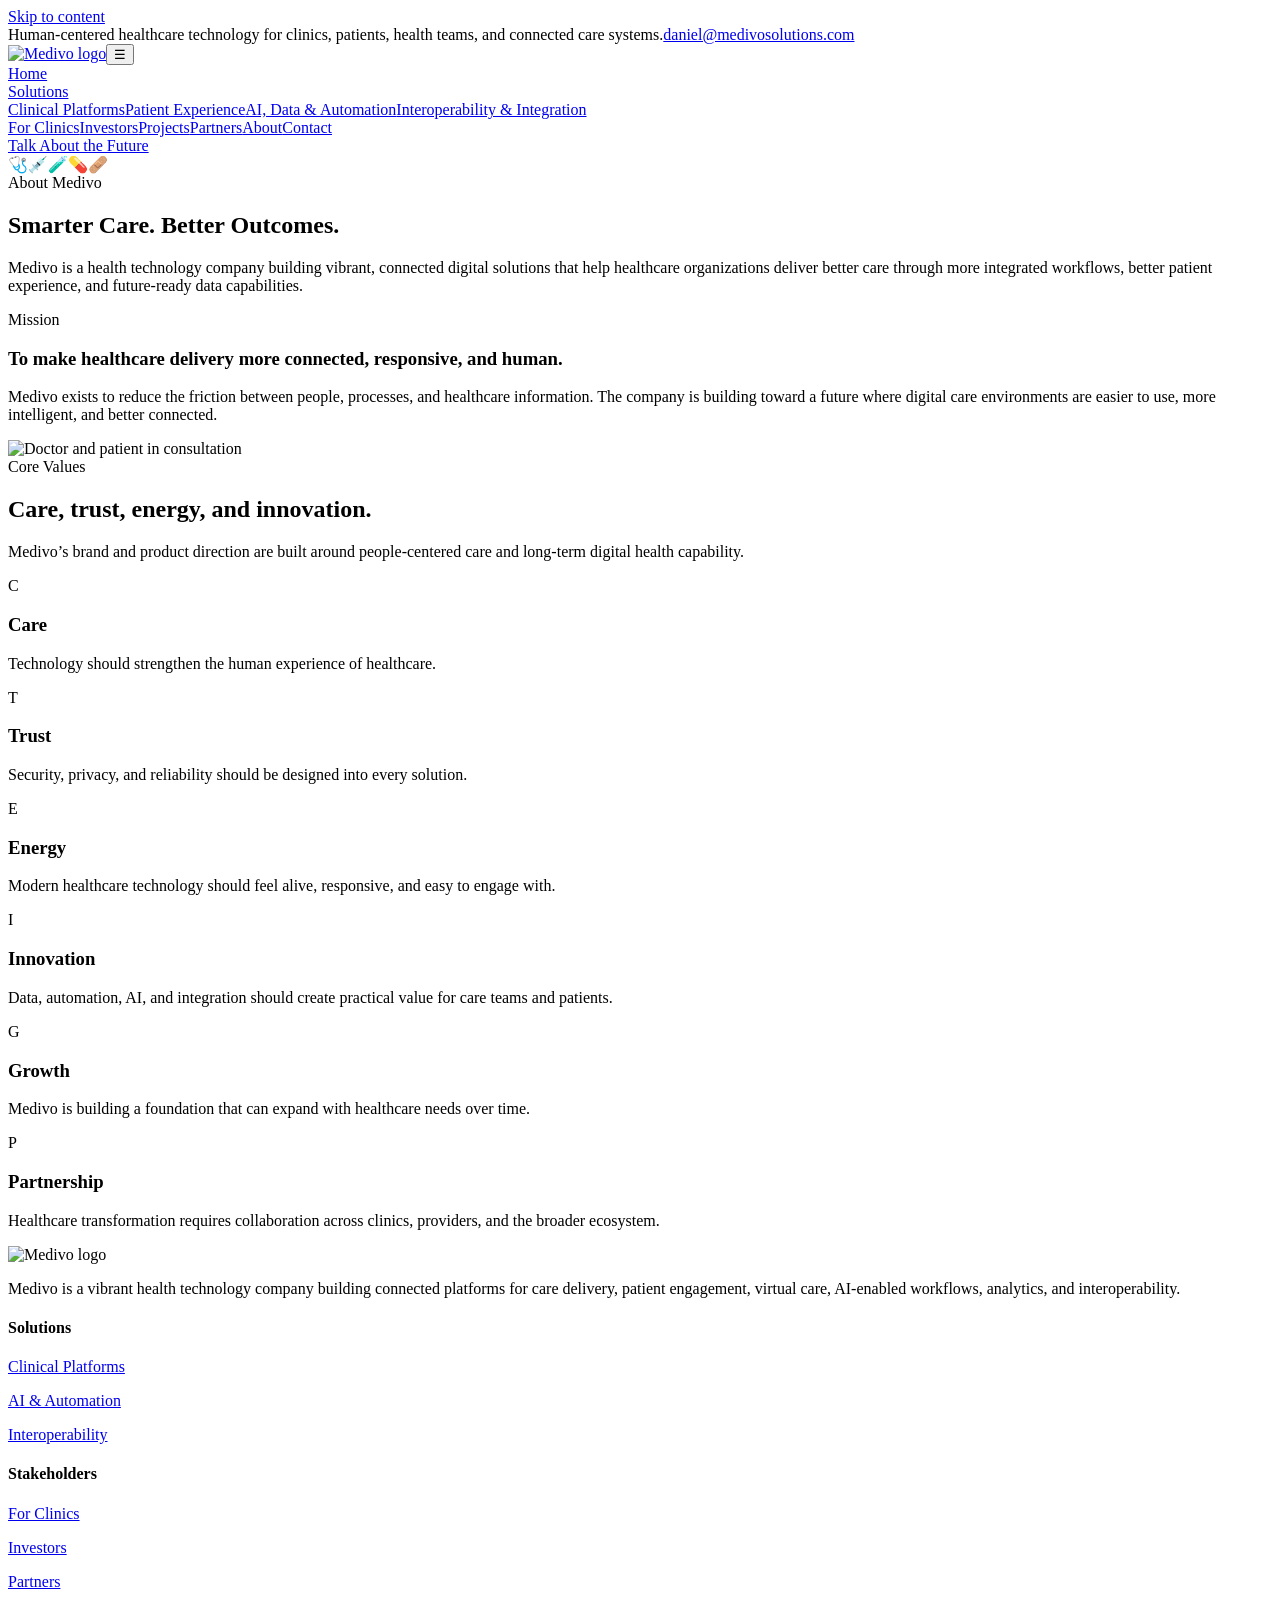
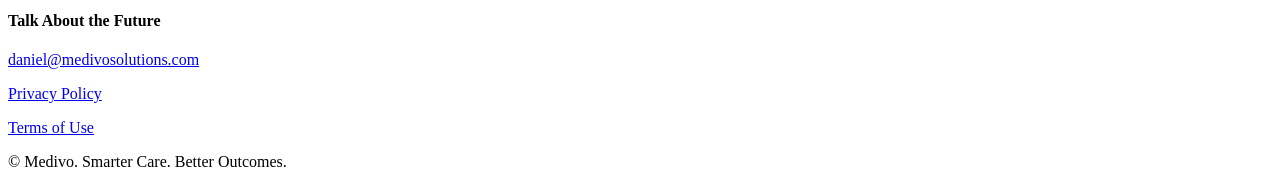
==== about.html @ 754ff714 "Add files via upload" ====
<!doctype html>
<html lang="en">
<head>
<meta charset="utf-8">
<meta name="viewport" content="width=device-width,initial-scale=1">
<title>About | Medivo</title>
<meta name="description" content="About Medivo">
<link rel="icon" href="assets/img/favicon.png" type="image/png">
<link rel="stylesheet" href="assets/css/styles.css">
</head>
<body>
<div class="bg-grid" aria-hidden="true"></div>
<div class="bg-orbs" aria-hidden="true"><span></span><span></span><span></span><span></span></div>
<a class="skip-link" href="#main">Skip to content</a>
<div class="topbar"><div class="container topbar-inner"><span>Human-centered healthcare technology for clinics, patients, health teams, and connected care systems.</span><a data-talk-future data-subject="Talk About the Future - Website Inquiry" href="mailto:daniel@medivosolutions.com">daniel@medivosolutions.com</a></div></div>
<header class="header"><div class="container nav"><a class="logo" href="index.html" aria-label="Medivo Home"><img src="assets/img/medivo-logo-main.png" alt="Medivo logo"></a><button class="mobile-toggle" aria-label="Open menu" aria-expanded="false">☰</button><nav class="nav-menu" aria-label="Main navigation"><a href="index.html">Home</a><div class="dropdown"><a href="products-services.html">Solutions</a><div class="dropdown-menu"><a href="products-services.html#clinical">Clinical Platforms</a><a href="products-services.html#patient">Patient Experience</a><a href="products-services.html#ai">AI, Data & Automation</a><a href="products-services.html#connect">Interoperability & Integration</a></div></div><a href="clinics.html">For Clinics</a><a href="investors.html">Investors</a><a href="projects.html">Projects</a><a href="partners.html">Partners</a><a href="about.html">About</a><a href="contact.html">Contact</a></nav><div class="nav-actions"><a class="nav-cta pulse" data-talk-future data-subject="Talk About the Future - Main CTA" href="mailto:daniel@medivosolutions.com">Talk About the Future</a></div></div></header>
<main id="main"><section class="page-hero"><div class="mini-rain" aria-hidden="true"><span>🩺</span><span>💉</span><span>🧪</span><span>💊</span><span>🩹</span></div><div class="container"><span class="section-kicker">About Medivo</span><h1>Smarter Care. Better Outcomes.</h1><p>Medivo is a health technology company building vibrant, connected digital solutions that help healthcare organizations deliver better care through more integrated workflows, better patient experience, and future-ready data capabilities.</p></div></section><section class="section"><div class="container split"><div class="card reveal"><span class="section-kicker">Mission</span><h3>To make healthcare delivery more connected, responsive, and human.</h3><p>Medivo exists to reduce the friction between people, processes, and healthcare information. The company is building toward a future where digital care environments are easier to use, more intelligent, and better connected.</p></div><div class="card-img reveal"><img src="assets/img/hero-consultation.png" alt="Doctor and patient in consultation"></div></div></section><section class="section alt"><div class="container"><div class="section-head reveal"><span class="section-kicker">Core Values</span><h2>Care, trust, energy, and innovation.</h2><p>Medivo’s brand and product direction are built around people-centered care and long-term digital health capability.</p></div><div class="feature-grid"><article class="feature-card reveal"><div class="icon">C</div><h3>Care</h3><p>Technology should strengthen the human experience of healthcare.</p></article><article class="feature-card reveal"><div class="icon">T</div><h3>Trust</h3><p>Security, privacy, and reliability should be designed into every solution.</p></article><article class="feature-card reveal"><div class="icon">E</div><h3>Energy</h3><p>Modern healthcare technology should feel alive, responsive, and easy to engage with.</p></article><article class="feature-card reveal"><div class="icon">I</div><h3>Innovation</h3><p>Data, automation, AI, and integration should create practical value for care teams and patients.</p></article><article class="feature-card reveal"><div class="icon">G</div><h3>Growth</h3><p>Medivo is building a foundation that can expand with healthcare needs over time.</p></article><article class="feature-card reveal"><div class="icon">P</div><h3>Partnership</h3><p>Healthcare transformation requires collaboration across clinics, providers, and the broader ecosystem.</p></article></div></div></section></main>
<footer class="footer"><div class="container"><div class="footer-grid"><div><img src="assets/img/medivo-logo-main.png" alt="Medivo logo"><p>Medivo is a vibrant health technology company building connected platforms for care delivery, patient engagement, virtual care, AI-enabled workflows, analytics, and interoperability.</p></div><div><h4>Solutions</h4><p><a href="products-services.html">Clinical Platforms</a></p><p><a href="products-services.html#ai">AI & Automation</a></p><p><a href="products-services.html#connect">Interoperability</a></p></div><div><h4>Stakeholders</h4><p><a href="clinics.html">For Clinics</a></p><p><a href="investors.html">Investors</a></p><p><a href="partners.html">Partners</a></p></div><div><h4>Talk About the Future</h4><p><a data-talk-future data-subject="Talk About the Future - Footer Inquiry" href="mailto:daniel@medivosolutions.com">daniel@medivosolutions.com</a></p><p><a href="privacy-policy.html">Privacy Policy</a></p><p><a href="terms-of-use.html">Terms of Use</a></p></div></div><div class="footer-bottom">© <span data-year></span> Medivo. Smarter Care. Better Outcomes.</div></div></footer>
<script src="assets/js/main.js"></script>
</body></html>
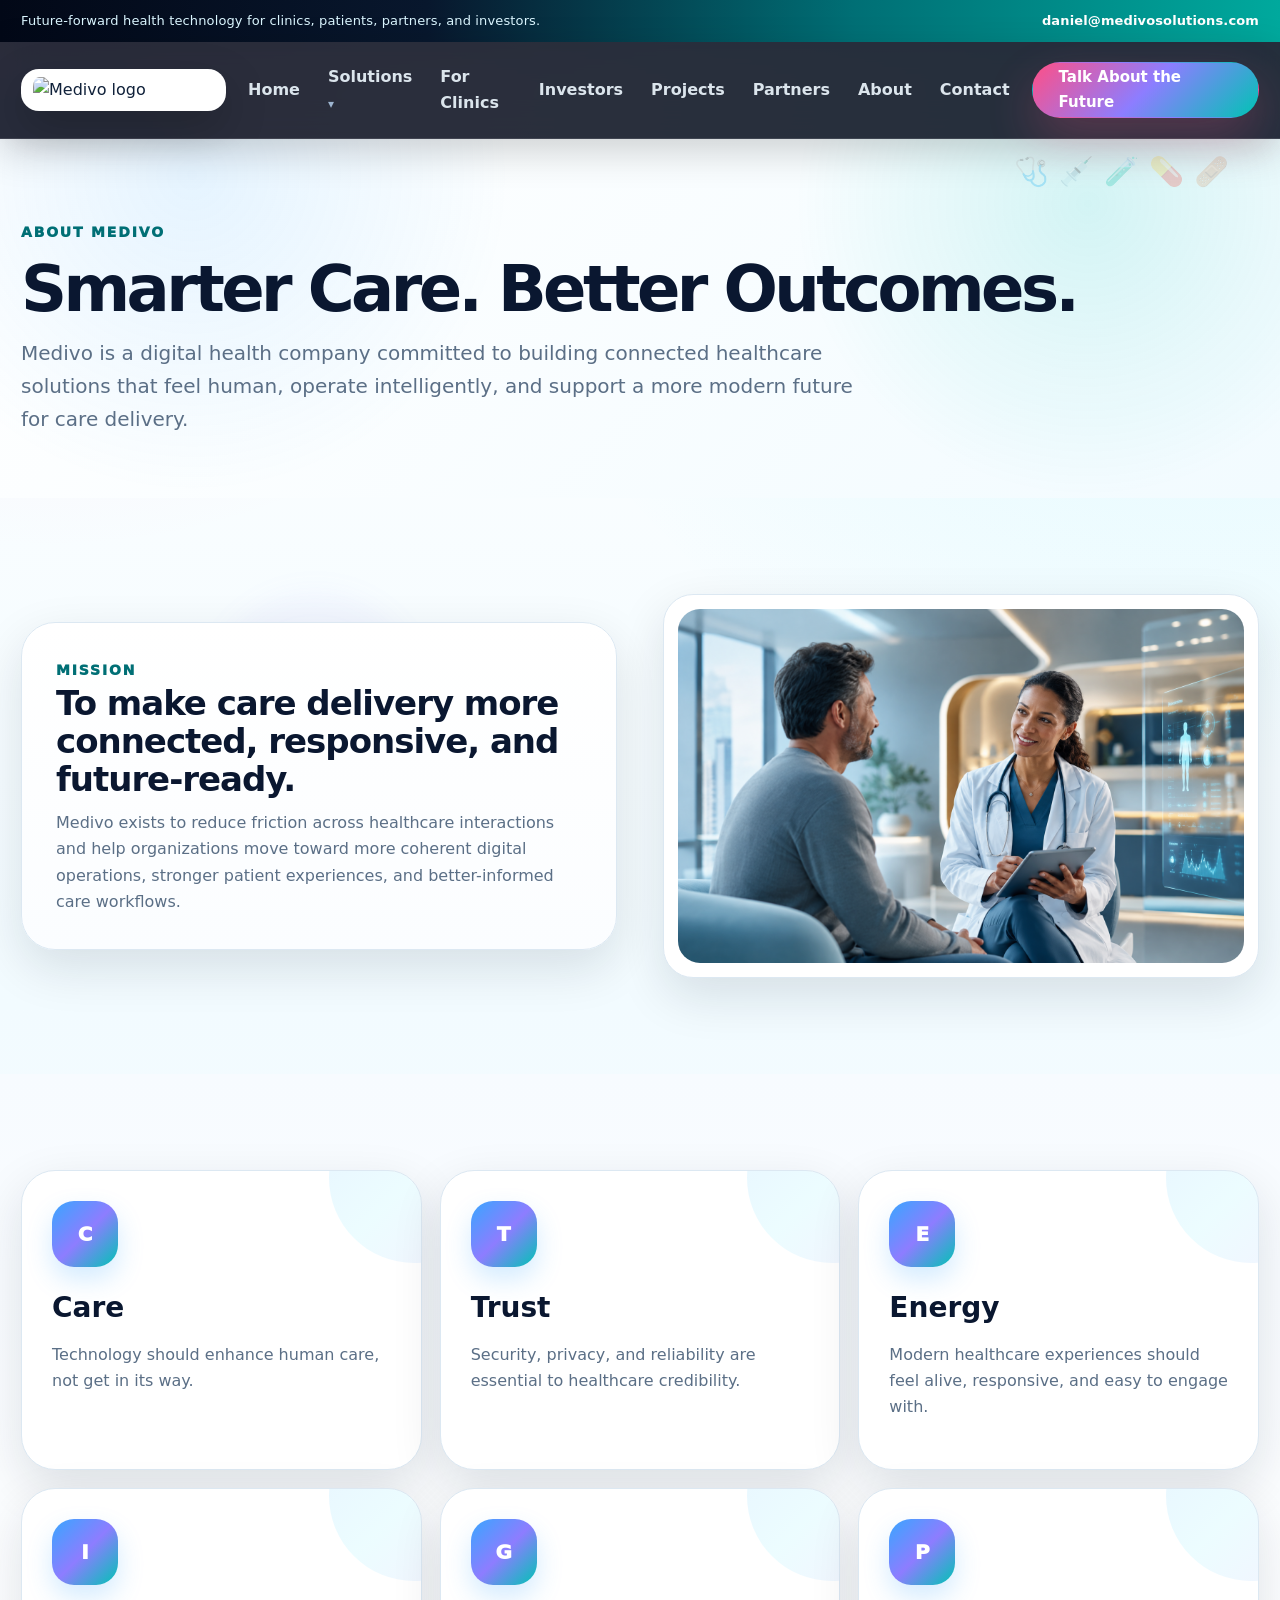
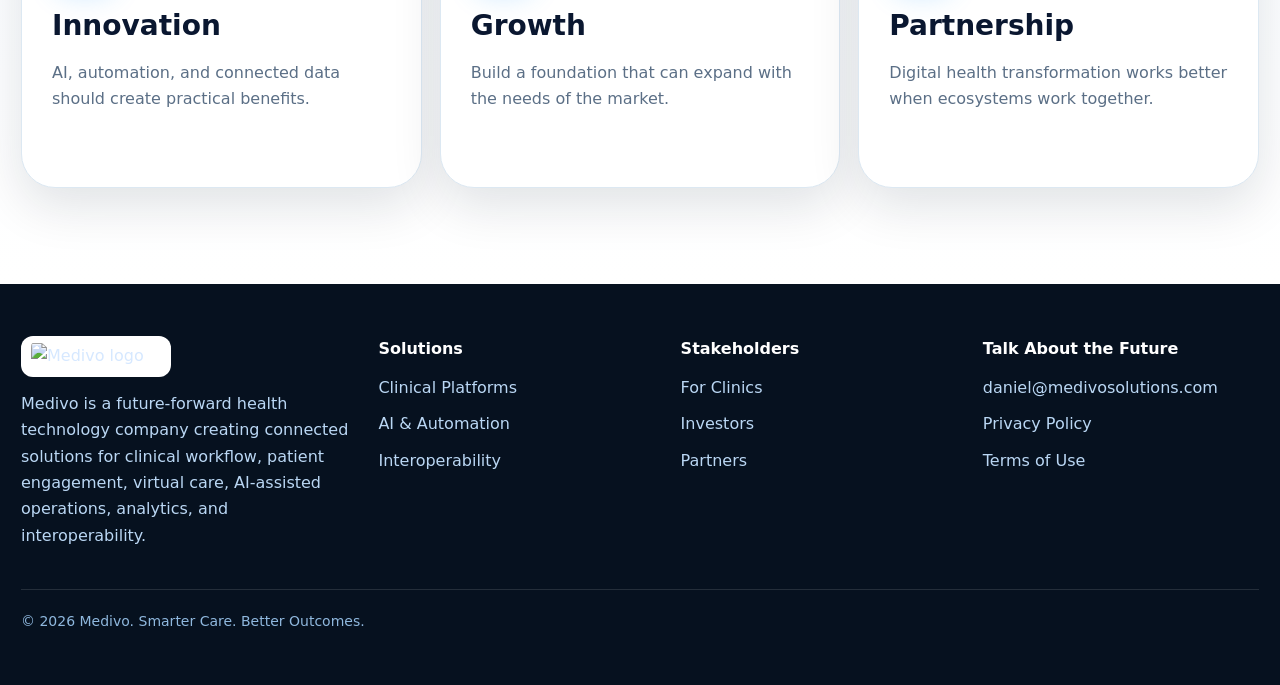
==== commit 5d69ef4e: "Add files via upload" ====
--- a/about.html
+++ b/about.html
@@ -12,9 +12,11 @@
 <div class="bg-grid" aria-hidden="true"></div>
 <div class="bg-orbs" aria-hidden="true"><span></span><span></span><span></span><span></span></div>
 <a class="skip-link" href="#main">Skip to content</a>
-<div class="topbar"><div class="container topbar-inner"><span>Human-centered healthcare technology for clinics, patients, health teams, and connected care systems.</span><a data-talk-future data-subject="Talk About the Future - Website Inquiry" href="mailto:daniel@medivosolutions.com">daniel@medivosolutions.com</a></div></div>
+<div class="topbar"><div class="container topbar-inner"><span>Future-forward health technology for clinics, patients, partners, and investors.</span><a data-talk-future data-subject="Talk About the Future - Website Inquiry" href="mailto:daniel@medivosolutions.com">daniel@medivosolutions.com</a></div></div>
 <header class="header"><div class="container nav"><a class="logo" href="index.html" aria-label="Medivo Home"><img src="assets/img/medivo-logo-main.png" alt="Medivo logo"></a><button class="mobile-toggle" aria-label="Open menu" aria-expanded="false">☰</button><nav class="nav-menu" aria-label="Main navigation"><a href="index.html">Home</a><div class="dropdown"><a href="products-services.html">Solutions</a><div class="dropdown-menu"><a href="products-services.html#clinical">Clinical Platforms</a><a href="products-services.html#patient">Patient Experience</a><a href="products-services.html#ai">AI, Data & Automation</a><a href="products-services.html#connect">Interoperability & Integration</a></div></div><a href="clinics.html">For Clinics</a><a href="investors.html">Investors</a><a href="projects.html">Projects</a><a href="partners.html">Partners</a><a href="about.html">About</a><a href="contact.html">Contact</a></nav><div class="nav-actions"><a class="nav-cta pulse" data-talk-future data-subject="Talk About the Future - Main CTA" href="mailto:daniel@medivosolutions.com">Talk About the Future</a></div></div></header>
-<main id="main"><section class="page-hero"><div class="mini-rain" aria-hidden="true"><span>🩺</span><span>💉</span><span>🧪</span><span>💊</span><span>🩹</span></div><div class="container"><span class="section-kicker">About Medivo</span><h1>Smarter Care. Better Outcomes.</h1><p>Medivo is a health technology company building vibrant, connected digital solutions that help healthcare organizations deliver better care through more integrated workflows, better patient experience, and future-ready data capabilities.</p></div></section><section class="section"><div class="container split"><div class="card reveal"><span class="section-kicker">Mission</span><h3>To make healthcare delivery more connected, responsive, and human.</h3><p>Medivo exists to reduce the friction between people, processes, and healthcare information. The company is building toward a future where digital care environments are easier to use, more intelligent, and better connected.</p></div><div class="card-img reveal"><img src="assets/img/hero-consultation.png" alt="Doctor and patient in consultation"></div></div></section><section class="section alt"><div class="container"><div class="section-head reveal"><span class="section-kicker">Core Values</span><h2>Care, trust, energy, and innovation.</h2><p>Medivo’s brand and product direction are built around people-centered care and long-term digital health capability.</p></div><div class="feature-grid"><article class="feature-card reveal"><div class="icon">C</div><h3>Care</h3><p>Technology should strengthen the human experience of healthcare.</p></article><article class="feature-card reveal"><div class="icon">T</div><h3>Trust</h3><p>Security, privacy, and reliability should be designed into every solution.</p></article><article class="feature-card reveal"><div class="icon">E</div><h3>Energy</h3><p>Modern healthcare technology should feel alive, responsive, and easy to engage with.</p></article><article class="feature-card reveal"><div class="icon">I</div><h3>Innovation</h3><p>Data, automation, AI, and integration should create practical value for care teams and patients.</p></article><article class="feature-card reveal"><div class="icon">G</div><h3>Growth</h3><p>Medivo is building a foundation that can expand with healthcare needs over time.</p></article><article class="feature-card reveal"><div class="icon">P</div><h3>Partnership</h3><p>Healthcare transformation requires collaboration across clinics, providers, and the broader ecosystem.</p></article></div></div></section></main>
-<footer class="footer"><div class="container"><div class="footer-grid"><div><img src="assets/img/medivo-logo-main.png" alt="Medivo logo"><p>Medivo is a vibrant health technology company building connected platforms for care delivery, patient engagement, virtual care, AI-enabled workflows, analytics, and interoperability.</p></div><div><h4>Solutions</h4><p><a href="products-services.html">Clinical Platforms</a></p><p><a href="products-services.html#ai">AI & Automation</a></p><p><a href="products-services.html#connect">Interoperability</a></p></div><div><h4>Stakeholders</h4><p><a href="clinics.html">For Clinics</a></p><p><a href="investors.html">Investors</a></p><p><a href="partners.html">Partners</a></p></div><div><h4>Talk About the Future</h4><p><a data-talk-future data-subject="Talk About the Future - Footer Inquiry" href="mailto:daniel@medivosolutions.com">daniel@medivosolutions.com</a></p><p><a href="privacy-policy.html">Privacy Policy</a></p><p><a href="terms-of-use.html">Terms of Use</a></p></div></div><div class="footer-bottom">© <span data-year></span> Medivo. Smarter Care. Better Outcomes.</div></div></footer>
-<script src="assets/js/main.js"></script>
-</body></html>+<main id="main">
+<section class="page-hero"><div class="mini-rain" aria-hidden="true"><span>🩺</span><span>💉</span><span>🧪</span><span>💊</span><span>🩹</span></div><div class="container"><span class="section-kicker">About Medivo</span><h1>Smarter Care. Better Outcomes.</h1><p>Medivo is a digital health company committed to building connected healthcare solutions that feel human, operate intelligently, and support a more modern future for care delivery.</p></div></section>
+<section class="section"><div class="container split"><div class="card reveal"><span class="section-kicker">Mission</span><h3>To make care delivery more connected, responsive, and future-ready.</h3><p>Medivo exists to reduce friction across healthcare interactions and help organizations move toward more coherent digital operations, stronger patient experiences, and better-informed care workflows.</p></div><div class="card-img reveal-scale"><img src="assets/img/hero-consultation.png" alt="Doctor and patient consultation"></div></div></section>
+<section class="section alt"><div class="container"><div class="feature-grid"><article class="feature-card reveal"><div class="icon">C</div><h3>Care</h3><p>Technology should enhance human care, not get in its way.</p></article><article class="feature-card reveal"><div class="icon">T</div><h3>Trust</h3><p>Security, privacy, and reliability are essential to healthcare credibility.</p></article><article class="feature-card reveal"><div class="icon">E</div><h3>Energy</h3><p>Modern healthcare experiences should feel alive, responsive, and easy to engage with.</p></article><article class="feature-card reveal"><div class="icon">I</div><h3>Innovation</h3><p>AI, automation, and connected data should create practical benefits.</p></article><article class="feature-card reveal"><div class="icon">G</div><h3>Growth</h3><p>Build a foundation that can expand with the needs of the market.</p></article><article class="feature-card reveal"><div class="icon">P</div><h3>Partnership</h3><p>Digital health transformation works better when ecosystems work together.</p></article></div></div></section>
+</main>
+<footer class="footer"><div class="container"><div class="footer-grid"><div><img src="assets/img/medivo-logo-main.png" alt="Medivo logo"><p>Medivo is a future-forward health technology company creating connected solutions for clinical workflow, patient engagement, virtual care, AI-assisted operations, analytics, and interoperability.</p></div><div><h4>Solutions</h4><p><a href="products-services.html">Clinical Platforms</a></p><p><a href="products-services.html#ai">AI & Automation</a></p><p><a href="products-services.html#connect">Interoperability</a></p></div><div><h4>Stakeholders</h4><p><a href="clinics.html">For Clinics</a></p><p><a href="investors.html">Investors</a></p><p><a href="partners.html">Partners</a></p></div><div><h4>Talk About the Future</h4><p><a data-talk-future data-subject="Talk About the Future - Footer Inquiry" href="mailto:daniel@medivosolutions.com">daniel@medivosolutions.com</a></p><p><a href="privacy-policy.html">Privacy Policy</a></p><p><a href="terms-of-use.html">Terms of Use</a></p></div></div><div class="footer-bottom">© <span data-year></span> Medivo. Smarter Care. Better Outcomes.</div></div></footer><script src="assets/js/main.js"></script></body></html>
--- a/assets/css/styles.css
+++ b/assets/css/styles.css
@@ -0,0 +1,345 @@
+
+:root{
+  --bg:#06111f;
+  --bg-2:#0c1830;
+  --bg-3:#10233f;
+  --surface:rgba(255,255,255,.08);
+  --surface-2:rgba(255,255,255,.92);
+  --line:rgba(255,255,255,.12);
+  --line-light:#dbe8f4;
+  --text:#e9f3ff;
+  --text-2:#bcd1ea;
+  --heading:#0a1730;
+  --body:#5b6f86;
+  --white:#fff;
+  --blue:#38a6ff;
+  --cyan:#46e7ff;
+  --teal:#00c4b4;
+  --violet:#8d7dff;
+  --magenta:#ff6bb5;
+  --amber:#ffb84d;
+  --green:#58db92;
+  --shadow:0 30px 80px rgba(0,0,0,.24);
+  --shadow-soft:0 18px 50px rgba(9,23,45,.12);
+  --radius:28px;
+  --max:1240px;
+}
+*{box-sizing:border-box}
+html{scroll-behavior:smooth}
+body{
+  margin:0;
+  font-family:Inter,system-ui,-apple-system,BlinkMacSystemFont,"Segoe UI",sans-serif;
+  color:#10213a;
+  line-height:1.65;
+  background:
+    radial-gradient(circle at 0% 0%,rgba(56,166,255,.17),transparent 28%),
+    radial-gradient(circle at 100% 0%,rgba(0,196,180,.15),transparent 26%),
+    radial-gradient(circle at 50% 100%,rgba(141,125,255,.11),transparent 24%),
+    linear-gradient(180deg,#f5fbff 0%,#ffffff 36%,#f6fbff 100%);
+  overflow-x:hidden;
+}
+a{text-decoration:none;color:inherit}
+img{display:block;max-width:100%}
+.container{width:min(var(--max),calc(100% - 42px));margin:0 auto}
+.skip-link{position:absolute;left:-999px;top:8px;background:#06111f;color:#fff;padding:10px;z-index:999}.skip-link:focus{left:8px}
+.bg-grid{position:fixed;inset:0;pointer-events:none;z-index:-3;opacity:.18;background-image:linear-gradient(rgba(255,255,255,.06) 1px,transparent 1px),linear-gradient(90deg,rgba(255,255,255,.06) 1px,transparent 1px);background-size:38px 38px;mix-blend-mode:multiply}
+.bg-orbs{position:fixed;inset:0;pointer-events:none;z-index:-2;overflow:hidden}
+.bg-orbs span{position:absolute;border-radius:50%;filter:blur(14px);opacity:.35;animation:orbDrift 16s ease-in-out infinite alternate}
+.bg-orbs span:nth-child(1){width:280px;height:280px;left:-70px;top:8%;background:rgba(56,166,255,.20)}
+.bg-orbs span:nth-child(2){width:260px;height:260px;right:-60px;top:12%;background:rgba(0,196,180,.16);animation-delay:1s}
+.bg-orbs span:nth-child(3){width:220px;height:220px;left:16%;bottom:10%;background:rgba(141,125,255,.14);animation-delay:2s}
+.bg-orbs span:nth-child(4){width:260px;height:260px;right:20%;bottom:-80px;background:rgba(255,107,181,.12);animation-delay:3s}
+
+@keyframes orbDrift{0%{transform:translate3d(0,0,0) scale(1)}100%{transform:translate3d(40px,-30px,0) scale(1.08)}}
+@keyframes revealUp{0%{opacity:0;transform:translateY(28px)}100%{opacity:1;transform:translateY(0)}}
+@keyframes revealScale{0%{opacity:0;transform:scale(.96) translateY(20px)}100%{opacity:1;transform:scale(1) translateY(0)}}
+@keyframes float{0%,100%{transform:translateY(0)}50%{transform:translateY(-14px)}}
+@keyframes floatSoft{0%,100%{transform:translateY(0) rotate(0)}50%{transform:translateY(-9px) rotate(1.2deg)}}
+@keyframes shimmer{0%{background-position:0% 50%}100%{background-position:100% 50%}}
+@keyframes rainDown{0%{transform:translateY(-130px) rotate(0deg);opacity:0}10%{opacity:.84}100%{transform:translateY(840px) rotate(12deg);opacity:0}}
+@keyframes pulseGlow{0%,100%{box-shadow:0 0 0 0 rgba(70,231,255,.18)}50%{box-shadow:0 0 0 16px rgba(70,231,255,0)}}
+@keyframes scan{0%{transform:translateX(-120%)}100%{transform:translateX(220%)}}
+.reveal{opacity:0;transform:translateY(26px);transition:opacity .85s ease,transform .85s ease}.reveal.active{opacity:1;transform:translateY(0)}
+.reveal-scale{opacity:0;transform:scale(.96) translateY(24px);transition:opacity .85s ease,transform .85s ease}.reveal-scale.active{opacity:1;transform:scale(1) translateY(0)}
+.float{animation:float 6.5s ease-in-out infinite}.float-soft{animation:floatSoft 7.5s ease-in-out infinite}.pulse{animation:pulseGlow 4s ease-in-out infinite}
+
+.topbar{background:linear-gradient(90deg,#051120,#0c2140,#0b807d);color:#dbf6ff;font-size:13px}
+.topbar-inner{min-height:42px;display:flex;align-items:center;justify-content:space-between;gap:16px}
+.topbar a{font-weight:900;color:#fff}
+.header{position:sticky;top:0;z-index:100;background:rgba(6,17,31,.72);backdrop-filter:blur(16px);border-bottom:1px solid rgba(255,255,255,.08)}
+.nav{height:88px;display:flex;align-items:center;justify-content:space-between;gap:22px}
+.logo img{width:166px;height:auto}
+.nav-menu{display:flex;align-items:center;gap:24px;font-weight:820;font-size:15px;color:#dcecff}.nav-menu a{opacity:.9}.nav-menu a:hover{opacity:1;color:#7be8ff}
+.dropdown{position:relative}.dropdown>a::after{content:" ▾";font-size:12px;color:#a9c3df}.dropdown-menu{display:none;position:absolute;left:0;top:34px;min-width:320px;background:#fff;border:1px solid #dce8f2;border-radius:18px;padding:10px;box-shadow:var(--shadow-soft);color:#0d1830}.dropdown:hover .dropdown-menu{display:block}.dropdown-menu a{display:block;padding:12px 14px;border-radius:12px}.dropdown-menu a:hover{background:#eefbff;color:#0a7ba1}
+.nav-actions{display:flex;align-items:center;gap:12px}.btn,.nav-cta{min-height:50px;padding:0 22px;border-radius:999px;display:inline-flex;align-items:center;justify-content:center;gap:10px;border:1px solid transparent;font-weight:900;transition:.24s ease;cursor:pointer}.btn:hover,.nav-cta:hover{transform:translateY(-2px)}
+.btn-primary,.nav-cta{background:linear-gradient(135deg,var(--blue),var(--violet),var(--teal));background-size:200% 200%;animation:shimmer 8s linear infinite;color:#fff;box-shadow:0 18px 40px rgba(56,166,255,.24)}
+.btn-outline{background:rgba(255,255,255,.08);color:#fff;border-color:rgba(255,255,255,.18)}
+.btn-secondary{background:#fff;color:#08203d;border:1px solid #dce8f2}
+.mobile-toggle{display:none;width:48px;height:48px;border:1px solid rgba(255,255,255,.12);border-radius:14px;background:rgba(255,255,255,.08);color:#fff;font-size:24px}
+
+.hero{position:relative;overflow:hidden;padding:105px 0 92px;color:#fff;background:radial-gradient(circle at 18% 12%,rgba(70,231,255,.20),transparent 24%),radial-gradient(circle at 84% 14%,rgba(255,107,181,.18),transparent 20%),linear-gradient(120deg,#06111f 0%,#0e2340 38%,#12325e 68%,#0a8d88 100%)}
+.hero::after{content:"";position:absolute;inset:0;background-image:linear-gradient(rgba(255,255,255,.07) 1px,transparent 1px),linear-gradient(90deg,rgba(255,255,255,.07) 1px,transparent 1px);background-size:46px 46px;opacity:.26;mask-image:linear-gradient(to bottom,black,transparent 86%)}
+.hero .container{position:relative;z-index:2}.hero-grid{display:grid;grid-template-columns:1.1fr .9fr;gap:56px;align-items:center}
+.kicker{display:inline-flex;align-items:center;gap:10px;padding:9px 15px;border-radius:999px;background:rgba(255,255,255,.10);border:1px solid rgba(255,255,255,.16);font-size:14px;font-weight:900;color:#e8fffc}.kicker::before{content:"";width:9px;height:9px;border-radius:50%;background:var(--cyan);box-shadow:0 0 0 6px rgba(70,231,255,.14)}
+.hero h1{font-size:clamp(50px,6vw,92px);line-height:.92;letter-spacing:-.068em;margin:24px 0}.hero p{font-size:21px;color:#d9e9ff;max-width:760px;margin:0 0 30px}.hero-actions{display:flex;gap:14px;flex-wrap:wrap;margin-bottom:28px}.hero-pills{display:flex;flex-wrap:wrap;gap:10px}.hero-pill{padding:8px 12px;border-radius:999px;font-size:13px;font-weight:900;background:rgba(255,255,255,.08);border:1px solid rgba(255,255,255,.18);color:#edffff}
+.rain-layer{position:absolute;inset:0;pointer-events:none;overflow:hidden;z-index:1}
+.med-drop{position:absolute;top:-120px;display:grid;place-items:center;width:54px;height:54px;border-radius:18px;background:rgba(255,255,255,.11);border:1px solid rgba(255,255,255,.16);backdrop-filter:blur(8px);color:#fff;font-size:26px;animation:rainDown linear infinite}
+.med-drop:nth-child(1){left:6%;animation-duration:16s;animation-delay:-2s}.med-drop:nth-child(2){left:15%;animation-duration:18s;animation-delay:-6s}.med-drop:nth-child(3){left:25%;animation-duration:15s;animation-delay:-10s}.med-drop:nth-child(4){left:36%;animation-duration:17s;animation-delay:-4s}.med-drop:nth-child(5){left:47%;animation-duration:19s;animation-delay:-11s}.med-drop:nth-child(6){left:58%;animation-duration:16s;animation-delay:-7s}.med-drop:nth-child(7){left:68%;animation-duration:18s;animation-delay:-9s}.med-drop:nth-child(8){left:78%;animation-duration:17s;animation-delay:-5s}.med-drop:nth-child(9){left:89%;animation-duration:21s;animation-delay:-13s}.med-drop:nth-child(10){left:31%;animation-duration:22s;animation-delay:-15s}.med-drop:nth-child(11){left:53%;animation-duration:19s;animation-delay:-8s}.med-drop:nth-child(12){left:72%;animation-duration:20s;animation-delay:-12s}
+.hero-visual{position:relative}.image-shell{border-radius:36px;padding:14px;background:rgba(255,255,255,.10);border:1px solid rgba(255,255,255,.18);backdrop-filter:blur(16px);box-shadow:var(--shadow)}.image-shell img{width:100%;height:620px;object-fit:cover;border-radius:26px}
+.floating-card{position:absolute;padding:18px;border-radius:22px;background:rgba(255,255,255,.92);color:#08172d;border:1px solid rgba(255,255,255,.4);box-shadow:var(--shadow-soft);overflow:hidden}.floating-card::after{content:"";position:absolute;top:0;left:-40%;width:30%;height:100%;background:linear-gradient(90deg,transparent,rgba(255,255,255,.55),transparent);animation:scan 6s linear infinite}
+.floating-card.left{left:-16px;bottom:38px;width:270px}.floating-card.right{right:-18px;top:40px;width:285px}.floating-card strong{display:block;font-size:18px;margin-bottom:6px}.floating-card span{display:block;color:#5b6f86;font-size:14px;font-weight:700}.dots{display:flex;gap:7px;margin-top:12px}.dots i{display:block;width:8px;height:8px;border-radius:50%;background:#00c4b4}
+.metrics{display:grid;grid-template-columns:repeat(3,1fr);gap:14px;margin-top:28px}.metric{padding:18px;border-radius:22px;background:rgba(255,255,255,.08);border:1px solid rgba(255,255,255,.16);backdrop-filter:blur(12px)}.metric strong{display:block;font-size:28px;color:#fff}.metric span{display:block;margin-top:6px;font-size:14px;color:#cfe4ff;font-weight:780}
+
+.section{padding:96px 0}.section.alt{background:linear-gradient(180deg,#f7fbff 0%,#ffffff 100%)}
+.section-head{max-width:860px;margin-bottom:42px}.section-kicker{font-size:13px;text-transform:uppercase;letter-spacing:.13em;color:#029f96;font-weight:950}.section h2{font-size:clamp(36px,4vw,60px);line-height:1.02;letter-spacing:-.046em;color:#0a1730;margin:10px 0 13px}.section-head p{font-size:19px;color:#5b6f86;margin:0}
+.split{display:grid;grid-template-columns:1fr 1fr;gap:46px;align-items:center}
+.card,.glass-card{position:relative;overflow:hidden;background:linear-gradient(180deg,#fff,#fbfdff);border:1px solid #dce8f2;border-radius:30px;padding:34px;box-shadow:var(--shadow-soft)}
+.glass-dark{position:relative;overflow:hidden;background:linear-gradient(180deg,rgba(255,255,255,.09),rgba(255,255,255,.04));border:1px solid rgba(255,255,255,.15);border-radius:30px;padding:34px;backdrop-filter:blur(16px);box-shadow:var(--shadow)}
+.card h3,.glass-card h3,.glass-dark h3{margin:0 0 12px;font-size:28px;line-height:1.12}.card h3,.glass-card h3{color:#0a1730}.glass-dark h3{color:#fff}.card p,.glass-card p{margin:0;color:#5b6f86}.glass-dark p{margin:0;color:#d8e9ff}
+.card-img{padding:14px;background:#fff;border:1px solid #dce8f2;border-radius:30px;box-shadow:var(--shadow-soft);overflow:hidden}.card-img img{width:100%;height:100%;object-fit:cover;border-radius:22px}
+.value-list{display:grid;gap:14px;margin-top:24px}.value{display:grid;grid-template-columns:46px 1fr;gap:14px;padding:16px;background:#f8fbff;border:1px solid #e0ebf5;border-radius:18px}.value i{width:46px;height:46px;border-radius:15px;display:grid;place-items:center;font-style:normal;background:linear-gradient(135deg,var(--blue),var(--violet),var(--teal));color:#fff;font-weight:950}.value strong{display:block;color:#0a1730}.value span{color:#5b6f86}
+.feature-grid{display:grid;grid-template-columns:repeat(3,1fr);gap:18px}.feature-card{position:relative;overflow:hidden;background:#fff;border:1px solid #dce8f2;border-radius:28px;padding:30px;min-height:300px;box-shadow:var(--shadow-soft);transition:transform .24s ease,box-shadow .24s ease}.feature-card:hover{transform:translateY(-6px);box-shadow:0 22px 55px rgba(9,23,45,.14)}.feature-card::after{content:"";position:absolute;right:-78px;top:-78px;width:170px;height:170px;border-radius:50%;background:linear-gradient(135deg,rgba(56,166,255,.12),rgba(70,231,255,.10),rgba(141,125,255,.10))}.feature-card h3{margin:0 0 10px;color:#0a1730;font-size:24px}.feature-card p{margin:0;color:#5b6f86}.icon{width:58px;height:58px;border-radius:18px;display:grid;place-items:center;font-weight:950;color:#fff;margin-bottom:18px;background:linear-gradient(135deg,var(--blue),var(--violet),var(--teal));box-shadow:0 12px 26px rgba(56,166,255,.22)}.learn{display:inline-flex;margin-top:18px;color:#008ca2;font-weight:950}
+.band{border-radius:38px;padding:48px;background:radial-gradient(circle at 18% 10%,rgba(70,231,255,.18),transparent 24%),linear-gradient(135deg,#06111f,#10233f 52%,#0b8f89 100%);color:#fff;box-shadow:var(--shadow)}.band h2{color:#fff}.band p{color:#d9e9ff}.kpi-grid{display:grid;grid-template-columns:repeat(4,1fr);gap:16px;margin-top:28px}.kpi{background:rgba(255,255,255,.08);border:1px solid rgba(255,255,255,.14);border-radius:22px;padding:22px}.kpi strong{display:block;font-size:34px;color:#fff;line-height:1}.kpi span{display:block;margin-top:8px;color:#d7ebff;font-weight:780}
+.dual-grid{display:grid;grid-template-columns:1.05fr .95fr;gap:22px}.stack{display:grid;gap:18px}
+.stat-panel{display:grid;grid-template-columns:repeat(2,1fr);gap:16px}.stat-box{background:#fff;border:1px solid #dce8f2;border-radius:24px;padding:24px;box-shadow:var(--shadow-soft)}.stat-box strong{display:block;font-size:34px;color:#0a1730}.stat-box span{display:block;margin-top:8px;color:#5b6f86;font-weight:780}
+.people-grid{display:grid;grid-template-columns:repeat(4,1fr);gap:18px}.person-card{overflow:hidden;background:#fff;border:1px solid #dce8f2;border-radius:28px;box-shadow:var(--shadow-soft)}.person-card img{width:100%;height:280px;object-fit:cover}.person-copy{padding:20px}.person-copy strong{display:block;color:#0a1730;font-size:20px}.person-copy span{display:block;color:#5b6f86;margin-top:6px}
+.testimonials{display:grid;grid-template-columns:repeat(3,1fr);gap:18px}.quote{background:#fff;border:1px solid #dce8f2;border-radius:26px;padding:26px;box-shadow:var(--shadow-soft)}.quote img{width:100%;height:220px;object-fit:cover;border-radius:18px;margin-bottom:18px}.quote p{margin:0 0 18px;color:#4f617a}.quote strong{color:#0a1730}.quote span{display:block;color:#5b6f86;font-size:14px}
+.logo-cloud{display:grid;grid-template-columns:repeat(6,1fr);gap:14px}.logo-tile{height:88px;display:grid;place-items:center;background:#fff;border:1px solid #dce8f2;border-radius:18px;color:#5b6f86;font-weight:900;box-shadow:var(--shadow-soft);text-align:center;padding:10px}
+.newsletter{display:grid;grid-template-columns:1fr auto;gap:24px;align-items:center;background:#fff;border:1px solid #dce8f2;border-radius:32px;padding:36px;box-shadow:var(--shadow-soft)}.newsletter h2{margin:0;color:#0a1730;font-size:36px}.newsletter p{margin:6px 0 0;color:#5b6f86}.newsletter-form{display:flex;gap:10px;min-width:420px}.newsletter-form input{height:52px;border:1px solid #dce8f2;border-radius:999px;padding:0 17px;font:inherit;flex:1}
+.timeline{display:grid;gap:16px}.timeline-item{display:grid;grid-template-columns:120px 1fr;gap:18px;align-items:start;padding:18px;border-radius:22px;background:#fff;border:1px solid #dce8f2;box-shadow:var(--shadow-soft)}.timeline-item strong{color:#0a1730;font-size:18px}.timeline-item p{margin:0;color:#5b6f86}.timeline-tag{display:inline-grid;place-items:center;height:40px;border-radius:999px;background:linear-gradient(135deg,var(--blue),var(--teal));color:#fff;font-weight:900;font-size:14px}
+.page-hero{position:relative;overflow:hidden;padding:80px 0 62px;background:radial-gradient(circle at 15% 10%,rgba(56,166,255,.12),transparent 28%),radial-gradient(circle at 85% 18%,rgba(0,196,180,.14),transparent 26%),linear-gradient(135deg,#ffffff,#f2fbff)}.page-hero h1{font-size:clamp(42px,5vw,72px);line-height:1;letter-spacing:-.056em;color:#0a1730;margin:12px 0 16px}.page-hero p{font-size:20px;color:#5b6f86;max-width:860px;margin:0}.page-hero .mini-rain{position:absolute;right:4%;top:10px;display:flex;gap:10px;opacity:.24;font-size:28px}.page-hero .mini-rain span{animation:floatSoft 6s ease-in-out infinite}.page-hero .mini-rain span:nth-child(2){animation-delay:.8s}.page-hero .mini-rain span:nth-child(3){animation-delay:1.6s}.page-hero .mini-rain span:nth-child(4){animation-delay:2.4s}.page-hero .mini-rain span:nth-child(5){animation-delay:3.2s}
+.form-card{background:#fff;border:1px solid #dce8f2;border-radius:28px;padding:32px;box-shadow:var(--shadow-soft)}.form{display:grid;grid-template-columns:repeat(2,1fr);gap:16px}label{display:grid;gap:8px;color:#0a1730;font-weight:850}input,select,textarea{border:1px solid #dce8f2;border-radius:16px;min-height:52px;padding:13px 15px;font:inherit;background:#fff}textarea{min-height:130px}.full{grid-column:1/-1}.form-note{font-size:14px;color:#5b6f86;margin:14px 0 0}
+.footer{background:#06111f;color:#d6e8ff;padding:52px 0}.footer-grid{display:grid;grid-template-columns:1.2fr repeat(3,1fr);gap:26px}.footer img{width:150px;background:#fff;border-radius:12px;padding:7px 10px;margin-bottom:14px}.footer h4{color:#fff;margin:0 0 12px}.footer p,.footer a{color:#bad7f4;margin:0 0 10px}.footer a:hover{color:#fff}.footer-bottom{border-top:1px solid rgba(255,255,255,.12);margin-top:30px;padding-top:20px;font-size:14px;color:#8fb8de}
+
+@media(max-width:1020px){.hero-grid,.split,.dual-grid{grid-template-columns:1fr}.feature-grid,.people-grid,.testimonials{grid-template-columns:repeat(2,1fr)}.kpi-grid,.logo-cloud,.stat-panel{grid-template-columns:repeat(2,1fr)}.newsletter{grid-template-columns:1fr}.newsletter-form{min-width:0}.nav-menu,.nav-actions{display:none}.mobile-toggle{display:block}.header.open .nav-menu{display:flex;position:absolute;top:88px;left:20px;right:20px;flex-direction:column;align-items:flex-start;background:#fff;border:1px solid #dce8f2;border-radius:20px;padding:18px;box-shadow:var(--shadow-soft);color:#0a1730}.header.open .dropdown-menu{display:block;position:static;box-shadow:none;border:0;padding:4px 0 0}}
+@media(max-width:640px){.container{width:min(var(--max),calc(100% - 28px))}.topbar-inner{min-height:40px;flex-direction:column;padding:8px 0;text-align:center}.logo img{width:138px}.hero{padding:70px 0}.hero p{font-size:18px}.image-shell img{height:420px}.floating-card{position:static;width:auto;margin-top:14px}.feature-grid,.people-grid,.testimonials,.kpi-grid,.logo-cloud,.footer-grid,.form,.stat-panel{grid-template-columns:1fr}.newsletter-form{flex-direction:column}.timeline-item{grid-template-columns:1fr}}
+
+
+/* ==============================
+   BOLDER FACE OVERRIDE
+   Stronger brand presence, larger visual face, higher contrast, more premium edge
+   ============================== */
+body{
+  background:
+    radial-gradient(circle at 4% -4%,rgba(255,107,181,.16),transparent 24%),
+    radial-gradient(circle at 95% 0%,rgba(70,231,255,.20),transparent 30%),
+    linear-gradient(180deg,#ffffff 0%,#f2fbff 44%,#ffffff 100%);
+}
+.topbar{
+  background:linear-gradient(90deg,#020817,#08172d,#006f75,#00a99d);
+  letter-spacing:.01em;
+}
+.header{
+  background:rgba(2,8,23,.84);
+  border-bottom:1px solid rgba(255,255,255,.11);
+  box-shadow:0 12px 38px rgba(0,0,0,.18);
+}
+.nav{height:96px;}
+.logo img{
+  width:205px;
+  background:white;
+  border-radius:18px;
+  padding:8px 12px;
+  box-shadow:0 16px 44px rgba(0,0,0,.22);
+}
+.nav-menu{font-size:16px;gap:28px;color:#eef8ff;}
+.nav-cta{
+  min-height:56px;
+  padding:0 26px;
+  font-size:15px;
+  background:linear-gradient(135deg,#ff4f86,#8d7dff,#00c4b4);
+  box-shadow:0 20px 48px rgba(255,79,134,.24);
+}
+.hero{
+  min-height:760px;
+  display:flex;
+  align-items:center;
+  padding:116px 0 106px;
+  background:
+    radial-gradient(circle at 20% 15%,rgba(255,79,134,.28),transparent 20%),
+    radial-gradient(circle at 80% 16%,rgba(70,231,255,.25),transparent 26%),
+    radial-gradient(circle at 60% 86%,rgba(0,196,180,.28),transparent 30%),
+    linear-gradient(125deg,#020817 0%,#06162b 38%,#0d2d55 65%,#006f75 100%);
+}
+.hero::before{
+  content:"";
+  position:absolute;
+  inset:0;
+  background:linear-gradient(90deg,rgba(255,255,255,.035),transparent 18%,rgba(255,255,255,.04) 50%,transparent 78%);
+  pointer-events:none;
+}
+.brand-marquee{
+  position:absolute;
+  inset:auto auto 24px -16px;
+  font-size:clamp(118px,18vw,292px);
+  line-height:.8;
+  font-weight:1000;
+  letter-spacing:-.11em;
+  color:rgba(255,255,255,.045);
+  z-index:0;
+  user-select:none;
+  pointer-events:none;
+  text-transform:uppercase;
+}
+.hero .container{z-index:3;}
+.hero-grid{grid-template-columns:1.07fr .93fr;gap:70px;}
+.hero h1{
+  max-width:860px;
+  font-size:clamp(62px,7.2vw,112px);
+  letter-spacing:-.085em;
+  line-height:.88;
+  margin:26px 0 26px;
+  text-wrap:balance;
+}
+.hero h1 .accent-word{
+  background:linear-gradient(135deg,#fff,#7df4ff 35%,#ff9dcc 70%,#ffffff);
+  -webkit-background-clip:text;
+  background-clip:text;
+  color:transparent;
+}
+.hero p{
+  font-size:23px;
+  max-width:790px;
+  color:#e3f4ff;
+  font-weight:520;
+}
+.kicker{
+  padding:11px 17px;
+  font-size:15px;
+  background:rgba(255,255,255,.14);
+  border-color:rgba(255,255,255,.26);
+}
+.hero-actions .btn{
+  min-height:56px;
+  padding:0 26px;
+  font-size:16px;
+}
+.hero-command{
+  margin-top:28px;
+  display:grid;
+  grid-template-columns:repeat(3,1fr);
+  gap:14px;
+  max-width:850px;
+}
+.hero-command div{
+  padding:18px;
+  border-radius:22px;
+  background:rgba(255,255,255,.095);
+  border:1px solid rgba(255,255,255,.15);
+  backdrop-filter:blur(14px);
+}
+.hero-command strong{
+  display:block;
+  color:#fff;
+  font-size:18px;
+  margin-bottom:6px;
+}
+.hero-command span{
+  display:block;
+  color:#c9eaff;
+  font-size:14px;
+  font-weight:700;
+}
+.image-shell{
+  border-radius:44px;
+  padding:12px;
+  background:linear-gradient(145deg,rgba(255,255,255,.18),rgba(255,255,255,.06));
+  box-shadow:0 42px 120px rgba(0,0,0,.38),0 0 0 1px rgba(255,255,255,.16) inset;
+}
+.image-shell img{
+  height:660px;
+  border-radius:34px;
+  filter:saturate(1.12) contrast(1.03);
+}
+.face-banner{
+  position:absolute;
+  left:50%;
+  bottom:-28px;
+  transform:translateX(-50%);
+  width:min(94%,560px);
+  padding:18px 22px;
+  border-radius:999px;
+  background:linear-gradient(135deg,rgba(255,255,255,.96),rgba(232,255,252,.92));
+  border:1px solid rgba(255,255,255,.65);
+  color:#06111f;
+  box-shadow:0 22px 60px rgba(0,0,0,.24);
+  display:flex;
+  align-items:center;
+  justify-content:space-between;
+  gap:16px;
+}
+.face-banner strong{font-size:18px;}
+.face-banner span{color:#51657f;font-weight:800;font-size:14px;}
+.face-stack{
+  position:absolute;
+  top:22px;
+  left:-34px;
+  display:flex;
+  flex-direction:column;
+  gap:12px;
+  z-index:4;
+}
+.face-chip{
+  width:86px;
+  height:86px;
+  border-radius:50%;
+  padding:4px;
+  background:linear-gradient(135deg,#fff,#46e7ff,#ff6bb5);
+  box-shadow:0 18px 46px rgba(0,0,0,.24);
+}
+.face-chip img{
+  width:100%;height:100%;object-fit:cover;border-radius:50%;
+}
+.floating-card{
+  border-radius:28px;
+  border:1px solid rgba(255,255,255,.78);
+}
+.floating-card.left{left:-34px;bottom:82px;width:300px;}
+.floating-card.right{right:-34px;top:74px;width:310px;}
+.section h2{
+  font-size:clamp(42px,5vw,72px);
+  letter-spacing:-.065em;
+}
+.section-kicker{
+  font-size:14px;
+  color:#006f75;
+}
+.card h3,.glass-card h3,.glass-dark h3{
+  font-size:34px;
+  letter-spacing:-.03em;
+}
+.feature-card,.card,.glass-card,.stat-box,.person-card,.quote,.newsletter{
+  border-radius:34px;
+}
+.icon{
+  width:66px;
+  height:66px;
+  border-radius:22px;
+  font-size:20px;
+}
+.feature-card h3{font-size:28px;}
+.band{
+  border-radius:46px;
+  background:
+    radial-gradient(circle at 18% 12%,rgba(255,107,181,.20),transparent 25%),
+    radial-gradient(circle at 82% 18%,rgba(70,231,255,.22),transparent 25%),
+    linear-gradient(135deg,#020817,#0d2d55 52%,#007d7a 100%);
+}
+.people-grid .person-card img{height:320px;}
+.newsletter{
+  background:linear-gradient(135deg,#ffffff,#ecfeff 55%,#fff1f7);
+}
+@media(max-width:1020px){
+  .hero-grid{grid-template-columns:1fr;}
+  .hero-command{grid-template-columns:1fr;}
+  .face-stack{position:static;flex-direction:row;margin-top:14px;}
+  .face-banner{position:static;transform:none;width:100%;border-radius:24px;margin-top:14px;}
+  .floating-card.left,.floating-card.right{left:auto;right:auto;bottom:auto;top:auto;width:auto;position:static;margin-top:14px;}
+  .logo img{width:168px;}
+}
+@media(max-width:640px){
+  .hero h1{font-size:56px;}
+  .image-shell img{height:440px;}
+  .hero-command{display:none;}
+  .face-chip{width:64px;height:64px;}
+}
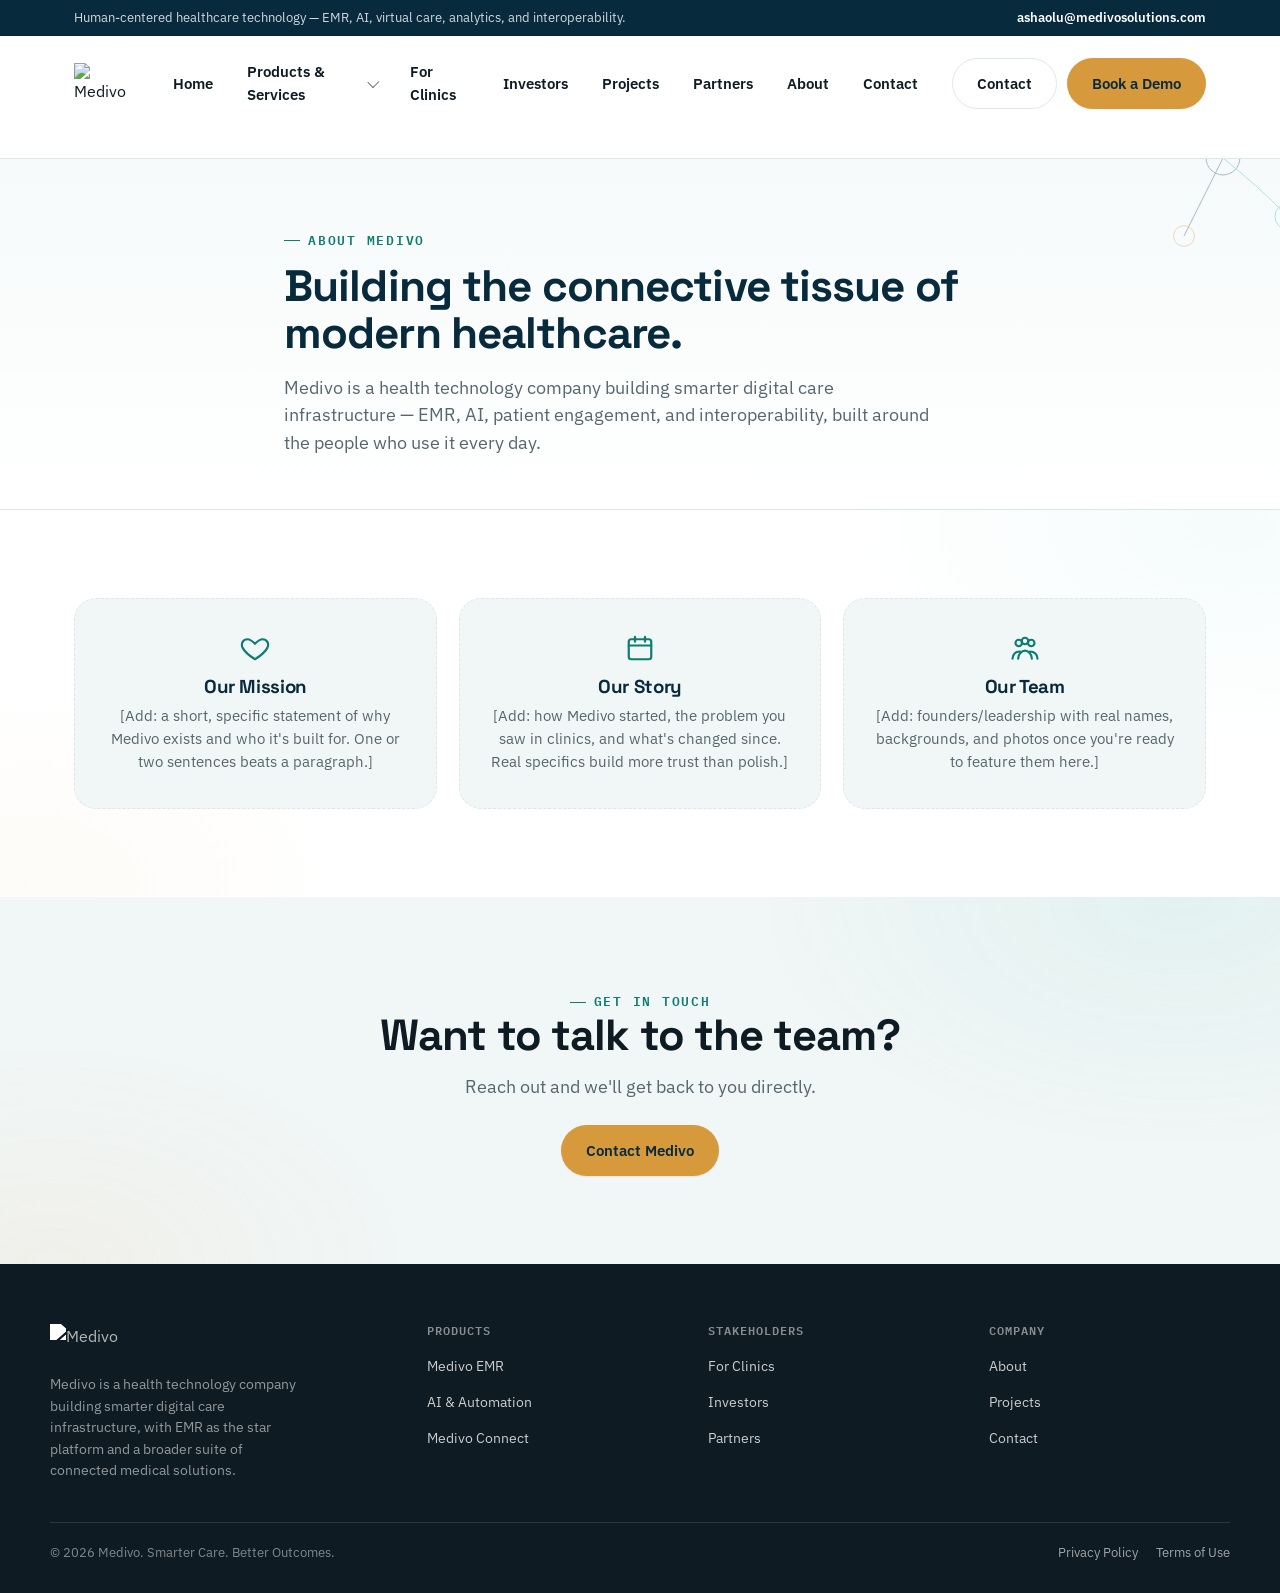
==== commit c2fce653: "Add files via upload" ====
--- a/about.html
+++ b/about.html
@@ -1,22 +1,890 @@
-<!doctype html>
+<!DOCTYPE html>
 <html lang="en">
 <head>
-<meta charset="utf-8">
-<meta name="viewport" content="width=device-width,initial-scale=1">
-<title>About | Medivo</title>
-<meta name="description" content="About Medivo">
-<link rel="icon" href="assets/img/favicon.png" type="image/png">
-<link rel="stylesheet" href="assets/css/styles.css">
+<meta charset="UTF-8">
+<meta name="viewport" content="width=device-width, initial-scale=1.0">
+<title>About Medivo | Health Technology Company</title>
+<meta name="description" content="Medivo's mission is to build connected, human-centered health technology for modern clinics — EMR, AI, and interoperability built around the people who use it.">
+<link rel="canonical" href="https://www.medivosolutions.com/about.html">
+<meta property="og:type" content="website">
+<meta property="og:site_name" content="Medivo">
+<meta property="og:title" content="About Medivo | Health Technology Company">
+<meta property="og:description" content="Medivo's mission is to build connected, human-centered health technology for modern clinics — EMR, AI, and interoperability built around the people who use it.">
+<meta property="og:url" content="https://www.medivosolutions.com/about.html">
+<meta property="og:image" content="https://medivosolutions.com/assets/img/medivo-logo-main.png">
+<meta name="twitter:card" content="summary_large_image">
+<link rel="icon" href="https://medivosolutions.com/assets/img/medivo-logo-main.png">
+<style>/* ===========================================================
+   MEDIVO — shared stylesheet
+   Design system: "connected care" — navy/cyan (technology) +
+   amber (human) duality, node-graph as recurring signature motif.
+   =========================================================== */
+
+@import url('https://fonts.googleapis.com/css2?family=Space+Grotesk:wght@500;600;700&family=IBM+Plex+Sans:wght@400;500;600;700&family=IBM+Plex+Mono:wght@500;600&display=swap');
+
+:root{
+  /* ---- color tokens ---- */
+  --ink:        #0E1B22;
+  --paper:      #FFFFFF;
+  --paper-alt:  #F1F6F6;
+  --navy:       #0B3D57;
+  --navy-deep:  #082A3D;
+  --cyan:       #1FB8AA;
+  --cyan-text:  #0D7D72; /* darker teal — meets 4.5:1 text contrast on white, unlike --cyan */
+  --cyan-soft:  #E4F5F3;
+  --amber:      #D69A3C;
+  --amber-deep: #B87F28;
+  --slate:      #56666D;
+  --border:     #DEE7E8;
+  --border-dark: rgba(255,255,255,0.16);
+
+  /* ---- type tokens ---- */
+  --font-display: 'Space Grotesk', 'Segoe UI', sans-serif;
+  --font-body:    'IBM Plex Sans', 'Segoe UI', sans-serif;
+  --font-mono:    'IBM Plex Mono', 'Courier New', monospace;
+
+  /* ---- layout tokens ---- */
+  --container: 1180px;
+  --radius-sm: 8px;
+  --radius-md: 14px;
+  --radius-lg: 22px;
+  --shadow-sm: 0 1px 2px rgba(14,27,34,0.06);
+  --shadow-md: 0 8px 24px rgba(14,27,34,0.08);
+  --shadow-lg: 0 20px 48px rgba(8,42,61,0.16);
+}
+
+/* ---------------------------------------------------------
+   Reset
+   --------------------------------------------------------- */
+*, *::before, *::after{ box-sizing: border-box; }
+html{ scroll-behavior: smooth; }
+@media (prefers-reduced-motion: reduce){
+  html{ scroll-behavior: auto; }
+  *, *::before, *::after{ animation-duration: 0.001ms !important; animation-iteration-count: 1 !important; transition-duration: 0.001ms !important; scroll-behavior: auto !important; }
+}
+body{
+  margin: 0;
+  font-family: var(--font-body);
+  color: var(--ink);
+  background: var(--paper);
+  -webkit-font-smoothing: antialiased;
+  line-height: 1.55;
+}
+img{ max-width: 100%; display: block; }
+a{ color: inherit; text-decoration: none; }
+ul{ margin: 0; padding: 0; list-style: none; }
+button{ font-family: inherit; cursor: pointer; }
+h1,h2,h3,h4{ font-family: var(--font-display); margin: 0; line-height: 1.08; font-weight: 700; letter-spacing: -0.02em; }
+p{ margin: 0; }
+svg{ display: block; }
+
+/* visible keyboard focus everywhere */
+a:focus-visible, button:focus-visible, input:focus-visible, textarea:focus-visible, select:focus-visible{
+  outline: 2px solid var(--cyan);
+  outline-offset: 3px;
+  border-radius: 4px;
+}
+
+.container{ max-width: var(--container); margin: 0 auto; padding: 0 24px; }
+.visually-hidden{ position:absolute; width:1px; height:1px; overflow:hidden; clip:rect(0,0,0,0); white-space:nowrap; }
+
+/* ---------------------------------------------------------
+   Type scale
+   --------------------------------------------------------- */
+.eyebrow{
+  display:inline-flex; align-items:center; gap:8px;
+  font-family: var(--font-mono);
+  font-size: 12.5px;
+  font-weight: 600;
+  letter-spacing: 0.14em;
+  text-transform: uppercase;
+  color: var(--cyan-text);
+}
+.eyebrow::before{
+  content:""; width:16px; height:1px; background: var(--cyan-text);
+}
+.eyebrow.on-dark{ color: #7FE4D9; }
+.eyebrow.amber{ color: var(--amber-deep); }
+.eyebrow.amber::before{ background: var(--amber-deep); }
+
+h1.h-xl{ font-size: clamp(2.7rem, 5.6vw, 4.6rem); }
+h2.h-lg{ font-size: clamp(1.9rem, 3.4vw, 2.9rem); }
+h3.h-md{ font-size: clamp(1.15rem, 1.6vw, 1.35rem); }
+
+/* Gradient text — for one emphasized word or phrase per headline, so it
+   reads as deliberate emphasis rather than a novelty effect. */
+.text-gradient{
+  background: linear-gradient(120deg, var(--navy-deep) 0%, var(--navy) 45%, var(--cyan-text) 100%);
+  -webkit-background-clip: text;
+  background-clip: text;
+  -webkit-text-fill-color: transparent;
+}
+.text-gradient.on-dark{
+  background: linear-gradient(120deg, #ffffff 0%, #BFEFE9 55%, var(--cyan) 100%);
+  -webkit-background-clip: text;
+  background-clip: text;
+  -webkit-text-fill-color: transparent;
+}
+
+.lede{ font-size: clamp(1.05rem, 1.4vw, 1.2rem); color: var(--slate); max-width: 54ch; }
+.body-text{ color: var(--slate); font-size: 1rem; }
+
+/* ---------------------------------------------------------
+   Buttons
+   --------------------------------------------------------- */
+.btn{
+  display:inline-flex; align-items:center; justify-content:center; gap:8px;
+  padding: 13px 24px;
+  border-radius: 999px;
+  font-family: var(--font-body);
+  font-weight: 600;
+  font-size: 0.95rem;
+  border: 1.5px solid transparent;
+  transition: transform 0.15s ease, box-shadow 0.15s ease, background 0.15s ease, border-color 0.15s ease, color .15s ease;
+  white-space: nowrap;
+}
+.btn:hover{ transform: translateY(-1px); }
+.btn-primary{ background: var(--amber); color: var(--navy-deep); box-shadow: var(--shadow-sm); }
+.btn-primary:hover{ background: var(--amber-deep); box-shadow: var(--shadow-md); }
+.btn-ghost{ border-color: var(--border); color: var(--ink); background: var(--paper); }
+.btn-ghost:hover{ border-color: var(--navy); }
+.btn-ghost-dark{ border-color: var(--border-dark); color: #fff; background: transparent; }
+.btn-ghost-dark:hover{ border-color: #fff; }
+.btn-block{ width:100%; }
+.btn[disabled]{ opacity:0.6; cursor:not-allowed; transform:none; }
+
+/* ---------------------------------------------------------
+   Utility top bar + header
+   --------------------------------------------------------- */
+.utility-bar{
+  background: var(--navy-deep);
+  color: rgba(255,255,255,0.82);
+  font-size: 0.82rem;
+}
+.utility-bar .container{ display:flex; align-items:center; justify-content:space-between; gap: 16px; padding-top:8px; padding-bottom:8px; flex-wrap: wrap; }
+.utility-bar a{ color:#fff; font-weight:600; }
+.utility-bar a:hover{ color: var(--cyan); }
+
+.site-header{
+  position: sticky; top: 0; z-index: 50;
+  background: rgba(255,255,255,0.92);
+  backdrop-filter: saturate(180%) blur(10px);
+  border-bottom: 1px solid var(--border);
+}
+.site-header .container{ display:flex; align-items:center; justify-content:space-between; padding-top:14px; padding-bottom:14px; gap: 20px; }
+.brand{ display:flex; align-items:center; gap:10px; }
+.brand img{ height: 40px; width:auto; }
+.brand-word{ font-family: var(--font-display); font-weight:700; font-size:1.15rem; color: var(--navy-deep); }
+
+.nav-desktop{ display:flex; align-items:center; gap: 6px; }
+.nav-desktop > li{ position: relative; }
+.nav-link{
+  display:flex; align-items:center; gap:5px;
+  padding: 10px 14px; border-radius: 999px;
+  font-weight: 600; font-size: 0.93rem; color: var(--ink);
+  transition: background .15s ease, color .15s ease;
+}
+.nav-link:hover{ background: var(--paper-alt); color: var(--navy-deep); }
+.nav-caret{ width:9px; height:9px; border-right:1.6px solid currentColor; border-bottom:1.6px solid currentColor; transform: rotate(45deg) translateY(-2px); opacity:.6; }
+
+.nav-dropdown{
+  position:absolute; top: calc(100% + 8px); left: 0;
+  background: var(--paper); border:1px solid var(--border); border-radius: var(--radius-md);
+  box-shadow: var(--shadow-lg);
+  min-width: 260px; padding: 10px;
+  opacity:0; visibility:hidden; transform: translateY(6px);
+  transition: opacity .15s ease, transform .15s ease, visibility .15s ease;
+}
+.nav-desktop > li:hover .nav-dropdown,
+.nav-desktop > li:focus-within .nav-dropdown{ opacity:1; visibility:visible; transform:translateY(0); }
+.nav-dropdown a{ display:block; padding:10px 12px; border-radius: var(--radius-sm); font-size:0.9rem; font-weight:500; color: var(--ink); }
+.nav-dropdown a:hover{ background: var(--paper-alt); color: var(--navy-deep); }
+
+.header-cta{ display:flex; align-items:center; gap: 10px; }
+.menu-toggle{
+  display:none; border:1px solid var(--border); background:var(--paper); border-radius: 10px; padding: 9px 11px;
+}
+.menu-toggle span{ display:block; width:19px; height:2px; background: var(--ink); margin: 4px 0; border-radius:2px; }
+
+.nav-mobile{ display:none; flex-direction:column; gap:2px; padding: 10px 0 18px; border-top: 1px solid var(--border); }
+.nav-mobile a{ padding: 12px 4px; font-weight:600; border-bottom:1px solid var(--border); }
+.nav-mobile .btn{ margin-top:12px; }
+
+@media (max-width: 940px){
+  .nav-desktop, .header-cta .btn-ghost{ display:none; }
+  .menu-toggle{ display:inline-flex; flex-direction:column; align-items:center; justify-content:center; }
+  body.nav-open .nav-mobile{ display:flex; }
+}
+
+/* ---------------------------------------------------------
+   Sections
+   --------------------------------------------------------- */
+section{ position: relative; }
+section[id]{ scroll-margin-top: 100px; } /* keeps the sticky header from covering anchor-linked sections */
+.section-pad{
+  padding: 88px 0;
+  background:
+    radial-gradient(650px 380px at 96% 4%, rgba(31,184,170,0.045), transparent 60%),
+    radial-gradient(600px 360px at 2% 96%, rgba(214,154,60,0.04), transparent 55%);
+}
+@media (max-width: 720px){ .section-pad{ padding: 60px 0; } }
+.section-alt{
+  background:
+    radial-gradient(700px 420px at 92% 0%, rgba(31,184,170,0.07), transparent 60%),
+    radial-gradient(650px 400px at 4% 100%, rgba(214,154,60,0.06), transparent 55%),
+    var(--paper-alt);
+}
+.section-head{ max-width: 640px; margin-bottom: 44px; }
+.section-head.center{ margin-left:auto; margin-right:auto; text-align:center; }
+.section-head h2{ margin-top:10px; }
+.section-head .lede{ margin-top:14px; }
+
+/* faint node-lattice watermark used to echo the hero signature */
+.lattice-bg{
+  position:absolute; inset:0; overflow:hidden; pointer-events:none;
+}
+.lattice-bg svg{ position:absolute; opacity:0.5; }
+
+/* ---------------------------------------------------------
+   Hero
+   --------------------------------------------------------- */
+.hero{
+  background:
+    radial-gradient(1100px 620px at 12% -15%, rgba(31,184,170,0.20), transparent 58%),
+    radial-gradient(900px 560px at 108% 8%, rgba(214,154,60,0.16), transparent 55%),
+    radial-gradient(1000px 680px at 46% 118%, rgba(11,61,87,0.10), transparent 60%),
+    linear-gradient(180deg, #F4FAFA 0%, #FFFFFF 72%);
+  padding: 56px 0 40px;
+  overflow:hidden;
+  position:relative;
+}
+.hero::before{
+  content:"";
+  position:absolute; inset:0; pointer-events:none; z-index:0;
+  background-image: radial-gradient(rgba(11,61,87,0.09) 1px, transparent 1px);
+  background-size: 26px 26px;
+  -webkit-mask-image: radial-gradient(760px 480px at 78% 18%, #000 0%, transparent 72%);
+  mask-image: radial-gradient(760px 480px at 78% 18%, #000 0%, transparent 72%);
+}
+.hero .container{ position:relative; z-index:1; }
+.hero-grid{ display:grid; grid-template-columns: 1.05fr 0.95fr; gap: 48px; align-items:center; }
+.hero-copy h1{ margin-top:14px; color: var(--navy-deep); }
+.hero-copy .lede{ margin-top:18px; }
+.hero-actions{ display:flex; gap:14px; margin-top:30px; flex-wrap:wrap; }
+.trust-strip{
+  margin-top:34px; padding-top:22px; border-top:1px solid var(--border);
+  display:flex; gap:26px; flex-wrap:wrap;
+}
+.trust-strip .item{ display:flex; align-items:center; gap:9px; font-size:0.86rem; color:var(--slate); font-weight:500; }
+.trust-strip svg{ width:17px; height:17px; color: var(--cyan-text); flex-shrink:0; }
+
+.hero-visual{ position:relative; }
+.hero-visual svg{ width:100%; height:auto; }
+
+@media (max-width: 940px){
+  .hero-grid{ grid-template-columns: 1fr; }
+  .hero-visual{ order:-1; max-width: 420px; margin: 0 auto; }
+}
+
+/* node graph animation */
+.ng-hub-ring{ transform-origin: center; animation: ngBreathe 4.5s ease-in-out infinite; }
+.ng-link{ stroke-dasharray: 5 9; animation: ngFlow 2.6s linear infinite; }
+.ng-node{ transition: transform .2s ease; }
+.ng-scan{ transform-origin: 280px 230px; animation: ngRotate 14s linear infinite; }
+.ng-particles circle{ fill: var(--amber); animation: ngTwinkle 3.2s ease-in-out infinite; }
+.ng-particles circle:nth-child(2n){ fill: var(--cyan); animation-duration: 4s; }
+.ng-particles circle:nth-child(3n){ animation-delay: -1.1s; }
+.ng-particles circle:nth-child(5n){ animation-delay: -2.3s; }
+@keyframes ngBreathe{ 0%,100%{ opacity:.35; transform:scale(1);} 50%{ opacity:.7; transform:scale(1.05);} }
+@keyframes ngFlow{ to{ stroke-dashoffset: -28; } }
+@keyframes ngRotate{ to{ transform: rotate(360deg); } }
+@keyframes ngTwinkle{ 0%,100%{ opacity:.25; } 50%{ opacity:.85; } }
+@media (prefers-reduced-motion: reduce){
+  .ng-hub-ring, .ng-link, .ng-scan, .ng-particles circle{ animation: none; }
+  .ng-pulse{ display:none; } /* SMIL animateMotion isn't covered by the CSS animation-duration override above */
+}
+
+/* ---------------------------------------------------------
+   Icon cards (positioning / value props)
+   --------------------------------------------------------- */
+.icon-card-grid{ display:grid; grid-template-columns: repeat(3, 1fr); gap: 22px; }
+.icon-card{
+  background: var(--paper); border:1px solid var(--border); border-radius: var(--radius-lg);
+  padding: 28px 26px; box-shadow: var(--shadow-sm);
+  transition: box-shadow .2s ease, transform .2s ease;
+}
+.icon-card:hover{ box-shadow: var(--shadow-md); transform: translateY(-2px); }
+.icon-tile{
+  width:46px; height:46px; border-radius: 13px; background: var(--cyan-soft); color: var(--navy);
+  display:flex; align-items:center; justify-content:center; margin-bottom:18px;
+}
+.icon-tile svg{ width:23px; height:23px; }
+.icon-card h3{ color: var(--navy-deep); margin-bottom:8px; }
+.icon-card p{ color: var(--slate); font-size:0.95rem; }
+
+@media (max-width: 860px){ .icon-card-grid{ grid-template-columns: 1fr; } }
+
+/* ---------------------------------------------------------
+   Product / module cards
+   --------------------------------------------------------- */
+.product-grid{ display:grid; grid-template-columns: repeat(3, 1fr); gap: 20px; }
+.product-card{
+  position:relative;
+  background: var(--paper); border:1px solid var(--border); border-radius: var(--radius-lg);
+  padding: 26px 24px 24px; box-shadow: var(--shadow-sm);
+  transition: box-shadow .2s ease, transform .2s ease, border-color .2s ease;
+  display:flex; flex-direction:column;
+}
+.product-card:hover{ box-shadow: var(--shadow-md); transform: translateY(-2px); border-color: rgba(31,184,170,0.4); }
+.product-card.is-star{ border-color: var(--amber); box-shadow: 0 0 0 1px var(--amber) inset, var(--shadow-sm); }
+.product-top{ display:flex; align-items:flex-start; justify-content:space-between; gap:10px; margin-bottom:16px; }
+.module-code{
+  font-family: var(--font-mono); font-size:0.72rem; font-weight:600; letter-spacing:0.06em;
+  color: var(--navy); background: var(--cyan-soft); padding:5px 9px; border-radius:6px;
+}
+.star-tag{
+  font-family: var(--font-mono); font-size:0.68rem; font-weight:600; letter-spacing:0.06em; text-transform:uppercase;
+  color: var(--amber-deep); background: #FBF0DC; padding:5px 9px; border-radius:6px;
+}
+.product-card .icon-tile{ margin-bottom:14px; }
+.product-card h3{ color: var(--navy-deep); margin-bottom:8px; }
+.product-card p{ color: var(--slate); font-size:0.93rem; flex-grow:1; }
+.product-card .card-link{ margin-top:16px; font-weight:600; font-size:0.88rem; color: var(--navy); display:inline-flex; align-items:center; gap:6px; }
+.product-card .card-link svg{ width:14px; height:14px; transition: transform .15s ease; }
+.product-card:hover .card-link svg{ transform: translateX(3px); }
+
+@media (max-width: 940px){ .product-grid{ grid-template-columns: repeat(2, 1fr); } }
+@media (max-width: 640px){ .product-grid{ grid-template-columns: 1fr; } }
+
+/* ---------------------------------------------------------
+   Clinic value rows
+   --------------------------------------------------------- */
+.value-grid{ display:grid; grid-template-columns: repeat(3,1fr); gap: 22px; }
+.value-card{ padding: 4px; }
+.value-card .icon-tile{ background: #FBF0DC; color: var(--amber-deep); }
+.value-card h3{ color: var(--navy-deep); margin-bottom:8px; }
+.value-card p{ color: var(--slate); font-size:0.95rem; }
+@media (max-width: 860px){ .value-grid{ grid-template-columns: 1fr; } }
+
+/* ---------------------------------------------------------
+   Persona / audience cards (icon-based — no stock photography)
+   --------------------------------------------------------- */
+.persona-grid{ display:grid; grid-template-columns: repeat(4,1fr); gap: 18px; }
+.persona-card{
+  background: var(--navy); border-radius: var(--radius-lg); padding: 26px 22px;
+  color:#fff; min-height: 190px; display:flex; flex-direction:column; justify-content:flex-end;
+  position:relative; overflow:hidden;
+}
+.persona-card::before{
+  content:""; position:absolute; inset:0;
+  background: radial-gradient(120px 120px at 85% 15%, rgba(31,184,170,0.35), transparent 70%);
+}
+.persona-card .icon-tile{ background: rgba(255,255,255,0.12); color:#fff; position:relative; z-index:1; }
+.persona-card h3{ font-size:1.02rem; color:#fff; margin-bottom:6px; position:relative; z-index:1; }
+.persona-card p{ font-size:0.86rem; color: rgba(255,255,255,0.75); position:relative; z-index:1; }
+
+@media (max-width: 940px){ .persona-grid{ grid-template-columns: repeat(2,1fr); } }
+@media (max-width: 560px){ .persona-grid{ grid-template-columns: 1fr; } }
+
+/* ---------------------------------------------------------
+   Trust / security band (dark)
+   --------------------------------------------------------- */
+.trust-band{
+  position:relative; overflow:hidden;
+  background:
+    radial-gradient(900px 500px at 85% -10%, rgba(31,184,170,0.22), transparent 55%),
+    radial-gradient(700px 460px at 8% 110%, rgba(214,154,60,0.14), transparent 55%),
+    linear-gradient(160deg, var(--navy-deep) 0%, #0A3348 60%, var(--navy-deep) 100%);
+  color:#fff;
+}
+.trust-band::before{
+  content:""; position:absolute; inset:0; pointer-events:none; z-index:0;
+  background-image: radial-gradient(rgba(255,255,255,0.09) 1px, transparent 1px);
+  background-size: 30px 30px;
+  -webkit-mask-image: radial-gradient(650px 420px at 15% 15%, #000 0%, transparent 70%);
+  mask-image: radial-gradient(650px 420px at 15% 15%, #000 0%, transparent 70%);
+}
+.trust-band .container{ position:relative; z-index:1; }
+.trust-band .section-head .lede{ color: rgba(255,255,255,0.72); }
+.trust-band .section-head h2{ color:#fff; }
+.trust-band-grid{ display:grid; grid-template-columns: repeat(4,1fr); gap:18px; margin-top: 8px; }
+.trust-item{
+  border:1px solid var(--border-dark); border-radius: var(--radius-md); padding: 22px 20px;
+  background: rgba(255,255,255,0.03);
+}
+.trust-item .icon-tile{ background: rgba(31,184,170,0.16); color: #6FE4D6; margin-bottom:14px; }
+.trust-item h3{ font-size:1rem; color:#fff; margin-bottom:6px; }
+.trust-item p{ font-size:0.86rem; color: rgba(255,255,255,0.68); }
+
+.placeholder-note{
+  margin-top: 34px; padding: 16px 18px; border-radius: var(--radius-md);
+  border:1.5px dashed rgba(255,255,255,0.35); background: rgba(255,255,255,0.04);
+  font-size:0.86rem; color: rgba(255,255,255,0.75); display:flex; gap:10px; align-items:flex-start;
+}
+.placeholder-note svg{ width:18px; height:18px; flex-shrink:0; margin-top:1px; color:#6FE4D6; }
+.placeholder-note strong{ color:#fff; }
+
+@media (max-width: 940px){ .trust-band-grid{ grid-template-columns: repeat(2,1fr); } }
+@media (max-width: 560px){ .trust-band-grid{ grid-template-columns: 1fr; } }
+
+/* ---------------------------------------------------------
+   Investor section
+   --------------------------------------------------------- */
+.investor-grid{ display:grid; grid-template-columns: 1fr 1fr; gap: 56px; align-items:center; }
+.investor-list{ display:flex; flex-direction:column; gap:0; margin-top: 26px; }
+.investor-list li{
+  display:flex; gap:16px; padding: 18px 0; border-top:1px solid var(--border);
+}
+.investor-list li:last-child{ border-bottom:1px solid var(--border); }
+.investor-list .code{
+  font-family: var(--font-mono); font-weight:600; color: var(--navy); font-size:0.85rem;
+  min-width:64px;
+}
+.investor-list h4{ font-family: var(--font-body); font-weight:700; font-size:0.98rem; color: var(--navy-deep); margin-bottom:3px; }
+.investor-list p{ font-size:0.88rem; color: var(--slate); }
+.investor-visual{
+  background: var(--paper-alt); border-radius: var(--radius-lg); border:1px solid var(--border);
+  padding: 30px; min-height: 320px; display:flex; align-items:center; justify-content:center;
+}
+@media (max-width: 900px){ .investor-grid{ grid-template-columns:1fr; gap:32px; } }
+
+/* ---------------------------------------------------------
+   CTA / contact form
+   --------------------------------------------------------- */
+.cta-band{
+  background:
+    radial-gradient(800px 480px at 90% 100%, rgba(214,154,60,0.18), transparent 55%),
+    radial-gradient(700px 460px at 6% 0%, rgba(31,184,170,0.16), transparent 55%),
+    linear-gradient(135deg, var(--navy-deep), var(--navy) 60%, #0C4B69);
+  color:#fff; overflow:hidden; position:relative;
+}
+.cta-grid{ display:grid; grid-template-columns: 1fr 1fr; gap:52px; align-items:start; }
+.cta-copy h2{ color:#fff; }
+.cta-copy .lede{ color: rgba(255,255,255,0.75); margin-top:14px; }
+.cta-points{ margin-top:28px; display:flex; flex-direction:column; gap:14px; }
+.cta-points li{ display:flex; gap:12px; align-items:flex-start; font-size:0.92rem; color: rgba(255,255,255,0.85); }
+.cta-points svg{ width:18px; height:18px; color:#6FE4D6; flex-shrink:0; margin-top:2px; }
+
+.contact-form{
+  background: var(--paper); border-radius: var(--radius-lg); padding: 30px; box-shadow: var(--shadow-lg);
+}
+.form-row{ margin-bottom:16px; }
+.form-row label{ display:block; font-size:0.84rem; font-weight:600; color: var(--navy-deep); margin-bottom:7px; }
+.form-row .req{ color: var(--amber-deep); }
+.form-row input, .form-row select, .form-row textarea{
+  width:100%; padding: 11px 13px; border-radius: 10px; border:1.5px solid var(--border);
+  font-family: var(--font-body); font-size:0.94rem; color: var(--ink); background:#fff;
+  transition: border-color .15s ease;
+}
+.form-row input:focus, .form-row select:focus, .form-row textarea:focus{ border-color: var(--cyan); outline:none; }
+.form-row textarea{ resize: vertical; min-height: 96px; }
+.role-toggle{ display:flex; gap:8px; flex-wrap:wrap; }
+.role-toggle input{ position:absolute; opacity:0; width:1px; height:1px; }
+.role-toggle label{
+  margin:0; padding: 9px 14px; border-radius:999px; border:1.5px solid var(--border);
+  font-size:0.85rem; font-weight:600; color: var(--slate); transition: all .15s ease;
+}
+.role-toggle input:checked + label{ background: var(--navy); border-color: var(--navy); color:#fff; }
+.role-toggle input:focus-visible + label{ outline:2px solid var(--cyan); outline-offset:2px; }
+.form-note{ font-size:0.78rem; color: var(--slate); margin-top:12px; text-align:center; }
+.form-status{ font-size:0.86rem; margin-top:12px; display:none; padding:10px 12px; border-radius:8px; }
+.form-status.visible{ display:block; }
+.form-status.success{ background:#E7F6F3; color:#0B6B57; }
+
+/* ---------------------------------------------------------
+   Footer
+   --------------------------------------------------------- */
+.site-footer{ background: var(--ink); color: rgba(255,255,255,0.68); }
+.footer-top{ padding: 60px 0 40px; display:grid; grid-template-columns: 1.4fr 1fr 1fr 1fr; gap: 40px; }
+.footer-brand img{ height:34px; margin-bottom:16px; filter: brightness(0) invert(1); }
+.footer-brand p{ font-size:0.87rem; max-width: 32ch; color: rgba(255,255,255,0.55); }
+.footer-col h4{ font-family: var(--font-mono); font-size:0.75rem; letter-spacing:0.08em; text-transform:uppercase; color: rgba(255,255,255,0.5); margin-bottom:16px; font-weight:600; }
+.footer-col ul{ display:flex; flex-direction:column; gap:11px; }
+.footer-col a{ font-size:0.9rem; color: rgba(255,255,255,0.78); }
+.footer-col a:hover{ color: var(--cyan); }
+.footer-bottom{
+  border-top:1px solid rgba(255,255,255,0.12); padding: 20px 0 30px;
+  display:flex; justify-content:space-between; align-items:center; gap:12px; flex-wrap:wrap;
+  font-size:0.82rem; color: rgba(255,255,255,0.48);
+}
+.footer-bottom a{ color: rgba(255,255,255,0.6); }
+.footer-legal{ display:flex; gap:18px; }
+
+@media (max-width: 860px){
+  .footer-top{ grid-template-columns: 1fr 1fr; }
+}
+@media (max-width: 560px){
+  .footer-top{ grid-template-columns: 1fr; }
+  .cta-grid{ grid-template-columns:1fr; }
+}
+
+/* ---------------------------------------------------------
+   Interior page header band (About / Projects / Partners / Legal)
+   --------------------------------------------------------- */
+.page-header{
+  background: linear-gradient(180deg, #F6FAFA 0%, #FFFFFF 100%);
+  padding: 64px 0 52px; border-bottom:1px solid var(--border);
+  overflow:hidden; position:relative;
+}
+.page-header .container{ position:relative; z-index:1; max-width: 760px; }
+.page-header h1{ margin-top:12px; color: var(--navy-deep); font-size: clamp(2rem,3.6vw,2.75rem); }
+.page-header .lede{ margin-top:16px; max-width:60ch; }
+.page-header .lattice-bg svg{ opacity:0.35; }
+
+/* ---------------------------------------------------------
+   Product preview illustration (replaces literal screenshots)
+   --------------------------------------------------------- */
+.preview-frame{
+  border-radius: var(--radius-lg); border:1px solid var(--border); box-shadow: var(--shadow-lg);
+  overflow:hidden; background:#fff; max-width: 680px; margin:0 auto;
+}
+.preview-frame svg{ width:100%; height:auto; display:block; }
+.preview-captions{ display:flex; gap:12px; justify-content:center; flex-wrap:wrap; margin-top:26px; }
+.preview-captions span{
+  display:inline-flex; align-items:center; gap:8px; font-size:0.85rem; font-weight:600; color: var(--navy);
+  background: var(--cyan-soft); border-radius:999px; padding:8px 16px;
+}
+.preview-captions svg{ width:15px; height:15px; color: var(--cyan-text); }
+
+/* persona card icon watermark (large, faint, echoes the small crisp icon) */
+.persona-card{ }
+.persona-watermark{
+  position:absolute; right:-14px; bottom:-14px; width:108px; height:108px; opacity:0.10;
+  color:#fff; z-index:0; transform: rotate(-6deg);
+}
+.persona-card .icon-tile, .persona-card h3, .persona-card p{ position:relative; z-index:1; }
+
+/* ---------------------------------------------------------
+   Legal / long-form content pages
+   --------------------------------------------------------- */
+.legal-content{ max-width: 760px; margin: 0 auto; }
+.legal-content h2{ color: var(--navy-deep); font-size:1.25rem; margin-top:38px; margin-bottom:12px; }
+.legal-content h2:first-child{ margin-top:0; }
+.legal-content p{ color: var(--slate); margin-bottom:14px; }
+.legal-content ul{ margin: 0 0 14px; padding-left:22px; list-style:disc; color:var(--slate); }
+.legal-content li{ margin-bottom:6px; }
+
+.placeholder-note.on-light{
+  border-color: rgba(11,61,87,0.28); background: var(--cyan-soft);
+  color: var(--ink);
+}
+.placeholder-note.on-light strong{ color: var(--navy-deep); }
+.placeholder-note.on-light svg{ color: var(--cyan-text); }
+
+/* simple content placeholder card, used on About / Projects / Partners */
+.content-placeholder{
+  border: 1.5px dashed var(--border); border-radius: var(--radius-lg); padding: 34px 28px;
+  text-align:center; color: var(--slate); background: var(--paper-alt);
+}
+.content-placeholder svg{ width:30px; height:30px; color: var(--cyan-text); margin:0 auto 14px; }
+.content-placeholder h3{ color: var(--navy-deep); margin-bottom:8px; }
+.content-placeholder p{ max-width:46ch; margin:0 auto; font-size:0.92rem; }
+
+/* ---------------------------------------------------------
+   Scroll reveal
+   --------------------------------------------------------- */
+.reveal{ opacity:0; transform: translateY(14px); transition: opacity .55s ease, transform .55s ease; }
+.reveal.is-visible{ opacity:1; transform:none; }
+@media (prefers-reduced-motion: reduce){ .reveal{ opacity:1; transform:none; } }
+</style>
 </head>
 <body>
-<div class="bg-grid" aria-hidden="true"></div>
-<div class="bg-orbs" aria-hidden="true"><span></span><span></span><span></span><span></span></div>
-<a class="skip-link" href="#main">Skip to content</a>
-<div class="topbar"><div class="container topbar-inner"><span>Future-forward health technology for clinics, patients, partners, and investors.</span><a data-talk-future data-subject="Talk About the Future - Website Inquiry" href="mailto:daniel@medivosolutions.com">daniel@medivosolutions.com</a></div></div>
-<header class="header"><div class="container nav"><a class="logo" href="index.html" aria-label="Medivo Home"><img src="assets/img/medivo-logo-main.png" alt="Medivo logo"></a><button class="mobile-toggle" aria-label="Open menu" aria-expanded="false">☰</button><nav class="nav-menu" aria-label="Main navigation"><a href="index.html">Home</a><div class="dropdown"><a href="products-services.html">Solutions</a><div class="dropdown-menu"><a href="products-services.html#clinical">Clinical Platforms</a><a href="products-services.html#patient">Patient Experience</a><a href="products-services.html#ai">AI, Data & Automation</a><a href="products-services.html#connect">Interoperability & Integration</a></div></div><a href="clinics.html">For Clinics</a><a href="investors.html">Investors</a><a href="projects.html">Projects</a><a href="partners.html">Partners</a><a href="about.html">About</a><a href="contact.html">Contact</a></nav><div class="nav-actions"><a class="nav-cta pulse" data-talk-future data-subject="Talk About the Future - Main CTA" href="mailto:daniel@medivosolutions.com">Talk About the Future</a></div></div></header>
+<a class="visually-hidden" href="#main">Skip to content</a>
+
+<div class="utility-bar">
+  <div class="container">
+    <span>Human-centered healthcare technology — EMR, AI, virtual care, analytics, and interoperability.</span>
+    <a href="mailto:ashaolu@medivosolutions.com">ashaolu@medivosolutions.com</a>
+  </div>
+</div>
+
+<header class="site-header">
+  <div class="container">
+    <a href="index.html" class="brand" aria-label="Medivo home">
+      <img src="https://medivosolutions.com/assets/img/medivo-logo-main.png" alt="Medivo">
+    </a>
+
+    <nav aria-label="Primary">
+      <ul class="nav-desktop">
+        <li><a class="nav-link" href="index.html">Home</a></li>
+        <li>
+          <a class="nav-link" href="index.html#products" aria-haspopup="true">Products &amp; Services <span class="nav-caret" aria-hidden="true"></span></a>
+          <div class="nav-dropdown">
+            <a href="index.html#emr">Medivo EMR</a>
+            <a href="index.html#ai">AI, Automation &amp; Analytics</a>
+            <a href="index.html#connect">Interoperability &amp; Health Data</a>
+            <a href="index.html#products">Managed HealthTech Services</a>
+          </div>
+        </li>
+        <li><a class="nav-link" href="index.html#clinics">For Clinics</a></li>
+        <li><a class="nav-link" href="index.html#investors">Investors</a></li>
+        <li><a class="nav-link" href="projects.html">Projects</a></li>
+        <li><a class="nav-link" href="partners.html">Partners</a></li>
+        <li><a class="nav-link" href="about.html">About</a></li>
+        <li><a class="nav-link" href="index.html#contact-form">Contact</a></li>
+      </ul>
+    </nav>
+
+    <div class="header-cta">
+      <a href="index.html#contact-form" class="btn btn-ghost">Contact</a>
+      <a href="index.html#contact-form" class="btn btn-primary">Book a Demo</a>
+      <button class="menu-toggle" data-menu-toggle aria-label="Open menu" aria-expanded="false" aria-controls="mobile-nav">
+        <span></span><span></span><span></span>
+      </button>
+    </div>
+  </div>
+  <div class="container">
+    <nav class="nav-mobile" id="mobile-nav" aria-label="Mobile">
+      <a href="index.html">Home</a>
+      <a href="index.html#emr">Medivo EMR</a>
+      <a href="index.html#ai">AI, Automation &amp; Analytics</a>
+      <a href="index.html#connect">Interoperability &amp; Health Data</a>
+      <a href="index.html#products">Managed HealthTech Services</a>
+      <a href="index.html#clinics">For Clinics</a>
+      <a href="index.html#investors">Investors</a>
+      <a href="projects.html">Projects</a>
+      <a href="partners.html">Partners</a>
+      <a href="about.html">About</a>
+      <a href="index.html#contact-form">Contact</a>
+      <a href="index.html#contact-form" class="btn btn-primary btn-block">Book a Demo</a>
+    </nav>
+  </div>
+</header>
+
 <main id="main">
-<section class="page-hero"><div class="mini-rain" aria-hidden="true"><span>🩺</span><span>💉</span><span>🧪</span><span>💊</span><span>🩹</span></div><div class="container"><span class="section-kicker">About Medivo</span><h1>Smarter Care. Better Outcomes.</h1><p>Medivo is a digital health company committed to building connected healthcare solutions that feel human, operate intelligently, and support a more modern future for care delivery.</p></div></section>
-<section class="section"><div class="container split"><div class="card reveal"><span class="section-kicker">Mission</span><h3>To make care delivery more connected, responsive, and future-ready.</h3><p>Medivo exists to reduce friction across healthcare interactions and help organizations move toward more coherent digital operations, stronger patient experiences, and better-informed care workflows.</p></div><div class="card-img reveal-scale"><img src="assets/img/hero-consultation.png" alt="Doctor and patient consultation"></div></div></section>
-<section class="section alt"><div class="container"><div class="feature-grid"><article class="feature-card reveal"><div class="icon">C</div><h3>Care</h3><p>Technology should enhance human care, not get in its way.</p></article><article class="feature-card reveal"><div class="icon">T</div><h3>Trust</h3><p>Security, privacy, and reliability are essential to healthcare credibility.</p></article><article class="feature-card reveal"><div class="icon">E</div><h3>Energy</h3><p>Modern healthcare experiences should feel alive, responsive, and easy to engage with.</p></article><article class="feature-card reveal"><div class="icon">I</div><h3>Innovation</h3><p>AI, automation, and connected data should create practical benefits.</p></article><article class="feature-card reveal"><div class="icon">G</div><h3>Growth</h3><p>Build a foundation that can expand with the needs of the market.</p></article><article class="feature-card reveal"><div class="icon">P</div><h3>Partnership</h3><p>Digital health transformation works better when ecosystems work together.</p></article></div></div></section>
+<section class="page-header">
+  <div class="lattice-bg" aria-hidden="true"><svg viewBox="0 0 800 280" style="position:absolute; right:-60px; top:-40px; width:520px; height:auto;" aria-hidden="true"><circle cx="620" cy="60" r="26" fill="none" stroke="var(--navy)" stroke-width="1.5"/><circle cx="720" cy="150" r="20" fill="none" stroke="var(--cyan)" stroke-width="1.5"/><circle cx="560" cy="180" r="16" fill="none" stroke="var(--amber)" stroke-width="1.5"/><circle cx="700" cy="40" r="10" fill="none" stroke="var(--navy)" stroke-width="1.5"/><path d="M620,60 Q670,100 720,150" fill="none" stroke="var(--cyan)" stroke-width="1.5"/><path d="M620,60 Q590,120 560,180" fill="none" stroke="var(--navy)" stroke-width="1.5"/><path d="M620,60 Q660,50 700,40" fill="none" stroke="var(--amber)" stroke-width="1.5"/></svg></div>
+  <div class="container">
+    <p class="eyebrow">About Medivo</p>
+    <h1>Building the connective tissue of modern healthcare.</h1>
+    <p class="lede">Medivo is a health technology company building smarter digital care infrastructure — EMR, AI, patient engagement, and interoperability, built around the people who use it every day.</p>
+  </div>
+</section>
+
+<section class="section-pad">
+  <div class="container">
+    <div class="icon-card-grid">
+      <div class="content-placeholder reveal">
+        <svg viewBox="0 0 24 24" fill="none" stroke="currentColor" stroke-width="1.75" stroke-linecap="round" stroke-linejoin="round" aria-hidden="true"><path d="M12 21s-7.5-4.6-10-9.3C.6 8.4 2.4 5 6 5c2.1 0 3.6 1.2 6 3.6C14.4 6.2 15.9 5 18 5c3.6 0 5.4 3.4 4 6.7C19.5 16.4 12 21 12 21z"/></svg>
+        <h3>Our Mission</h3>
+        <p>[Add: a short, specific statement of why Medivo exists and who it's built for. One or two sentences beats a paragraph.]</p>
+      </div>
+      <div class="content-placeholder reveal">
+        <svg viewBox="0 0 24 24" fill="none" stroke="currentColor" stroke-width="1.75" stroke-linecap="round" stroke-linejoin="round" aria-hidden="true"><rect x="3" y="5" width="18" height="16" rx="2"/><path d="M3 10h18M8 3v4M16 3v4"/></svg>
+        <h3>Our Story</h3>
+        <p>[Add: how Medivo started, the problem you saw in clinics, and what's changed since. Real specifics build more trust than polish.]</p>
+      </div>
+      <div class="content-placeholder reveal">
+        <svg viewBox="0 0 24 24" fill="none" stroke="currentColor" stroke-width="1.75" stroke-linecap="round" stroke-linejoin="round" aria-hidden="true"><circle cx="7" cy="8" r="2.6"/><circle cx="17" cy="8" r="2.6"/><circle cx="12" cy="6.4" r="2.6"/><path d="M2 20.5c0-3.3 2.5-5.7 6-5.7M22 20.5c0-3.3-2.5-5.7-6-5.7M6.5 20.5c0-3.6 2.9-6.4 5.5-6.4s5.5 2.8 5.5 6.4"/></svg>
+        <h3>Our Team</h3>
+        <p>[Add: founders/leadership with real names, backgrounds, and photos once you're ready to feature them here.]</p>
+      </div>
+    </div>
+  </div>
+</section>
+
+<section class="section-pad section-alt">
+  <div class="container" style="text-align:center">
+    <p class="eyebrow" style="justify-content:center">Get In Touch</p>
+    <h2 class="h-lg">Want to talk to the team?</h2>
+    <p class="lede" style="margin:14px auto 0">Reach out and we'll get back to you directly.</p>
+    <a href="index.html#contact-form" class="btn btn-primary" style="margin-top:24px">Contact Medivo</a>
+  </div>
+</section>
+
 </main>
-<footer class="footer"><div class="container"><div class="footer-grid"><div><img src="assets/img/medivo-logo-main.png" alt="Medivo logo"><p>Medivo is a future-forward health technology company creating connected solutions for clinical workflow, patient engagement, virtual care, AI-assisted operations, analytics, and interoperability.</p></div><div><h4>Solutions</h4><p><a href="products-services.html">Clinical Platforms</a></p><p><a href="products-services.html#ai">AI & Automation</a></p><p><a href="products-services.html#connect">Interoperability</a></p></div><div><h4>Stakeholders</h4><p><a href="clinics.html">For Clinics</a></p><p><a href="investors.html">Investors</a></p><p><a href="partners.html">Partners</a></p></div><div><h4>Talk About the Future</h4><p><a data-talk-future data-subject="Talk About the Future - Footer Inquiry" href="mailto:daniel@medivosolutions.com">daniel@medivosolutions.com</a></p><p><a href="privacy-policy.html">Privacy Policy</a></p><p><a href="terms-of-use.html">Terms of Use</a></p></div></div><div class="footer-bottom">© <span data-year></span> Medivo. Smarter Care. Better Outcomes.</div></div></footer><script src="assets/js/main.js"></script></body></html>+<footer class="site-footer">
+  <div class="container footer-top">
+    <div class="footer-brand">
+      <img src="https://medivosolutions.com/assets/img/medivo-logo-main.png" alt="Medivo">
+      <p>Medivo is a health technology company building smarter digital care infrastructure, with EMR as the star platform and a broader suite of connected medical solutions.</p>
+    </div>
+    <div class="footer-col">
+      <h4>Products</h4>
+      <ul>
+        <li><a href="index.html#emr">Medivo EMR</a></li>
+        <li><a href="index.html#ai">AI &amp; Automation</a></li>
+        <li><a href="index.html#connect">Medivo Connect</a></li>
+      </ul>
+    </div>
+    <div class="footer-col">
+      <h4>Stakeholders</h4>
+      <ul>
+        <li><a href="index.html#clinics">For Clinics</a></li>
+        <li><a href="index.html#investors">Investors</a></li>
+        <li><a href="partners.html">Partners</a></li>
+      </ul>
+    </div>
+    <div class="footer-col">
+      <h4>Company</h4>
+      <ul>
+        <li><a href="about.html">About</a></li>
+        <li><a href="projects.html">Projects</a></li>
+        <li><a href="index.html#contact-form">Contact</a></li>
+      </ul>
+    </div>
+  </div>
+  <div class="container footer-bottom">
+    <span>© <span data-year>2026</span> Medivo. Smarter Care. Better Outcomes.</span>
+    <div class="footer-legal">
+      <a href="privacy-policy.html">Privacy Policy</a>
+      <a href="terms-of-use.html">Terms of Use</a>
+    </div>
+  </div>
+</footer>
+
+<script>/* ===========================================================
+   MEDIVO — shared site script
+   Mobile nav, dynamic year, scroll reveal, contact form handling.
+   =========================================================== */
+(function () {
+  "use strict";
+
+  /* ---- Mobile nav toggle ---- */
+  var menuToggle = document.querySelector("[data-menu-toggle]");
+  if (menuToggle) {
+    menuToggle.addEventListener("click", function () {
+      var isOpen = document.body.classList.toggle("nav-open");
+      menuToggle.setAttribute("aria-expanded", isOpen ? "true" : "false");
+    });
+  }
+  // Close mobile menu after tapping a link
+  document.querySelectorAll(".nav-mobile a").forEach(function (link) {
+    link.addEventListener("click", function () {
+      document.body.classList.remove("nav-open");
+      if (menuToggle) menuToggle.setAttribute("aria-expanded", "false");
+    });
+  });
+
+  /* ---------------------------------------------------------
+     Reliable scroll-to-anchor
+     ---------------------------------------------------------
+     CSS `scroll-behavior: smooth` on <html> can silently break
+     the browser's native "jump to URL fragment" behavior,
+     especially right after a fresh page load (the layout isn't
+     settled yet when the browser tries to position the scroll).
+     This was caught by automated testing: links like
+     about.html -> index.html#clinics were landing on the right
+     PAGE but not scrolling to the right SECTION. Handling it by
+     hand fixes both a fresh navigation that lands on a hash and
+     an in-page click on an anchor link.
+     --------------------------------------------------------- */
+  function scrollToHashTarget(hash, instant) {
+    if (!hash || hash.length < 2) return;
+    var target = document.getElementById(hash.slice(1));
+    if (target) target.scrollIntoView({ behavior: instant ? "auto" : "smooth", block: "start" });
+  }
+  // Landing here from another page with a #hash in the URL: position instantly.
+  // (Native browser scroll-to-fragment can silently fail to happen at all when
+  // `scroll-behavior: smooth` is set on <html> — confirmed via testing — so this
+  // is handled explicitly rather than relying on default browser behavior.)
+  if (window.location.hash) {
+    window.addEventListener("load", function () {
+      // Applied twice: once quickly, once again after layout has had more time
+      // to settle (fonts, images). Cheap, and self-heals slower page loads
+      // rather than relying on a single fixed delay being "enough."
+      setTimeout(function () { scrollToHashTarget(window.location.hash, true); }, 60);
+      setTimeout(function () { scrollToHashTarget(window.location.hash, true); }, 400);
+    });
+  }
+  // Clicking an anchor link while already on the page: animate smoothly.
+  window.addEventListener("hashchange", function () {
+    scrollToHashTarget(window.location.hash, false);
+  });
+
+  /* ---- Dynamic copyright year ---- */
+  var yearEl = document.querySelector("[data-year]");
+  if (yearEl) yearEl.textContent = new Date().getFullYear();
+
+  /* ---- Scroll reveal (skipped entirely if reduced motion is preferred) ---- */
+  var prefersReducedMotion = window.matchMedia("(prefers-reduced-motion: reduce)").matches;
+  var revealEls = document.querySelectorAll(".reveal");
+  if (!prefersReducedMotion && "IntersectionObserver" in window && revealEls.length) {
+    var observer = new IntersectionObserver(
+      function (entries) {
+        entries.forEach(function (entry) {
+          if (entry.isIntersecting) {
+            entry.target.classList.add("is-visible");
+            observer.unobserve(entry.target);
+          }
+        });
+      },
+      { threshold: 0.12, rootMargin: "0px 0px -40px 0px" }
+    );
+    revealEls.forEach(function (el) { observer.observe(el); });
+  } else {
+    revealEls.forEach(function (el) { el.classList.add("is-visible"); });
+  }
+
+  /* ---------------------------------------------------------
+     Contact form
+     ---------------------------------------------------------
+     Works with zero backend: it assembles a pre-filled mailto:
+     link so the message opens directly in the visitor's email
+     client. This means it works the moment you publish, with
+     no server or form service required.
+
+     TO UPGRADE (recommended before heavy traffic — a mailto
+     link depends on the visitor having a desktop mail client
+     configured, and you won't get submissions in one place):
+     Replace the body of handleSubmit() below with a fetch()
+     POST to a form backend such as Formspree, Basin, or your
+     own API endpoint. Example:
+
+       fetch("https://formspree.io/f/yourFormId", {
+         method: "POST",
+         headers: { "Accept": "application/json" },
+         body: new FormData(form)
+       }).then(...)
+
+     Everything else on the page (validation, the status
+     message) can stay exactly the same.
+     --------------------------------------------------------- */
+  var form = document.querySelector("[data-contact-form]");
+  if (form) {
+    var statusEl = form.querySelector("[data-form-status]");
+
+    form.addEventListener("submit", function (e) {
+      e.preventDefault();
+
+      var data = new FormData(form);
+      var name = (data.get("name") || "").toString().trim();
+      var email = (data.get("email") || "").toString().trim();
+      var role = (data.get("role") || "Other").toString();
+      var org = (data.get("organization") || "").toString().trim();
+      var message = (data.get("message") || "").toString().trim();
+
+      if (!name || !email || !message) {
+        showStatus("Please fill in your name, email, and message before sending.", false);
+        return;
+      }
+
+      var subject = "Medivo inquiry (" + role + ") from " + name;
+      var bodyLines = [
+        "Name: " + name,
+        "Email: " + email,
+        "Organization: " + (org || "—"),
+        "Role: " + role,
+        "",
+        message
+      ];
+      var mailto =
+        "mailto:ashaolu@medivosolutions.com" +
+        "?subject=" + encodeURIComponent(subject) +
+        "&body=" + encodeURIComponent(bodyLines.join("\n"));
+
+      window.location.href = mailto;
+      showStatus("Opening your email client to send this — if nothing happens, email ashaolu@medivosolutions.com directly.", true);
+    });
+
+    function showStatus(text, success) {
+      if (!statusEl) return;
+      statusEl.textContent = text;
+      statusEl.classList.add("visible");
+      statusEl.classList.toggle("success", success);
+    }
+  }
+})();
+</script>
+</body>
+</html>
